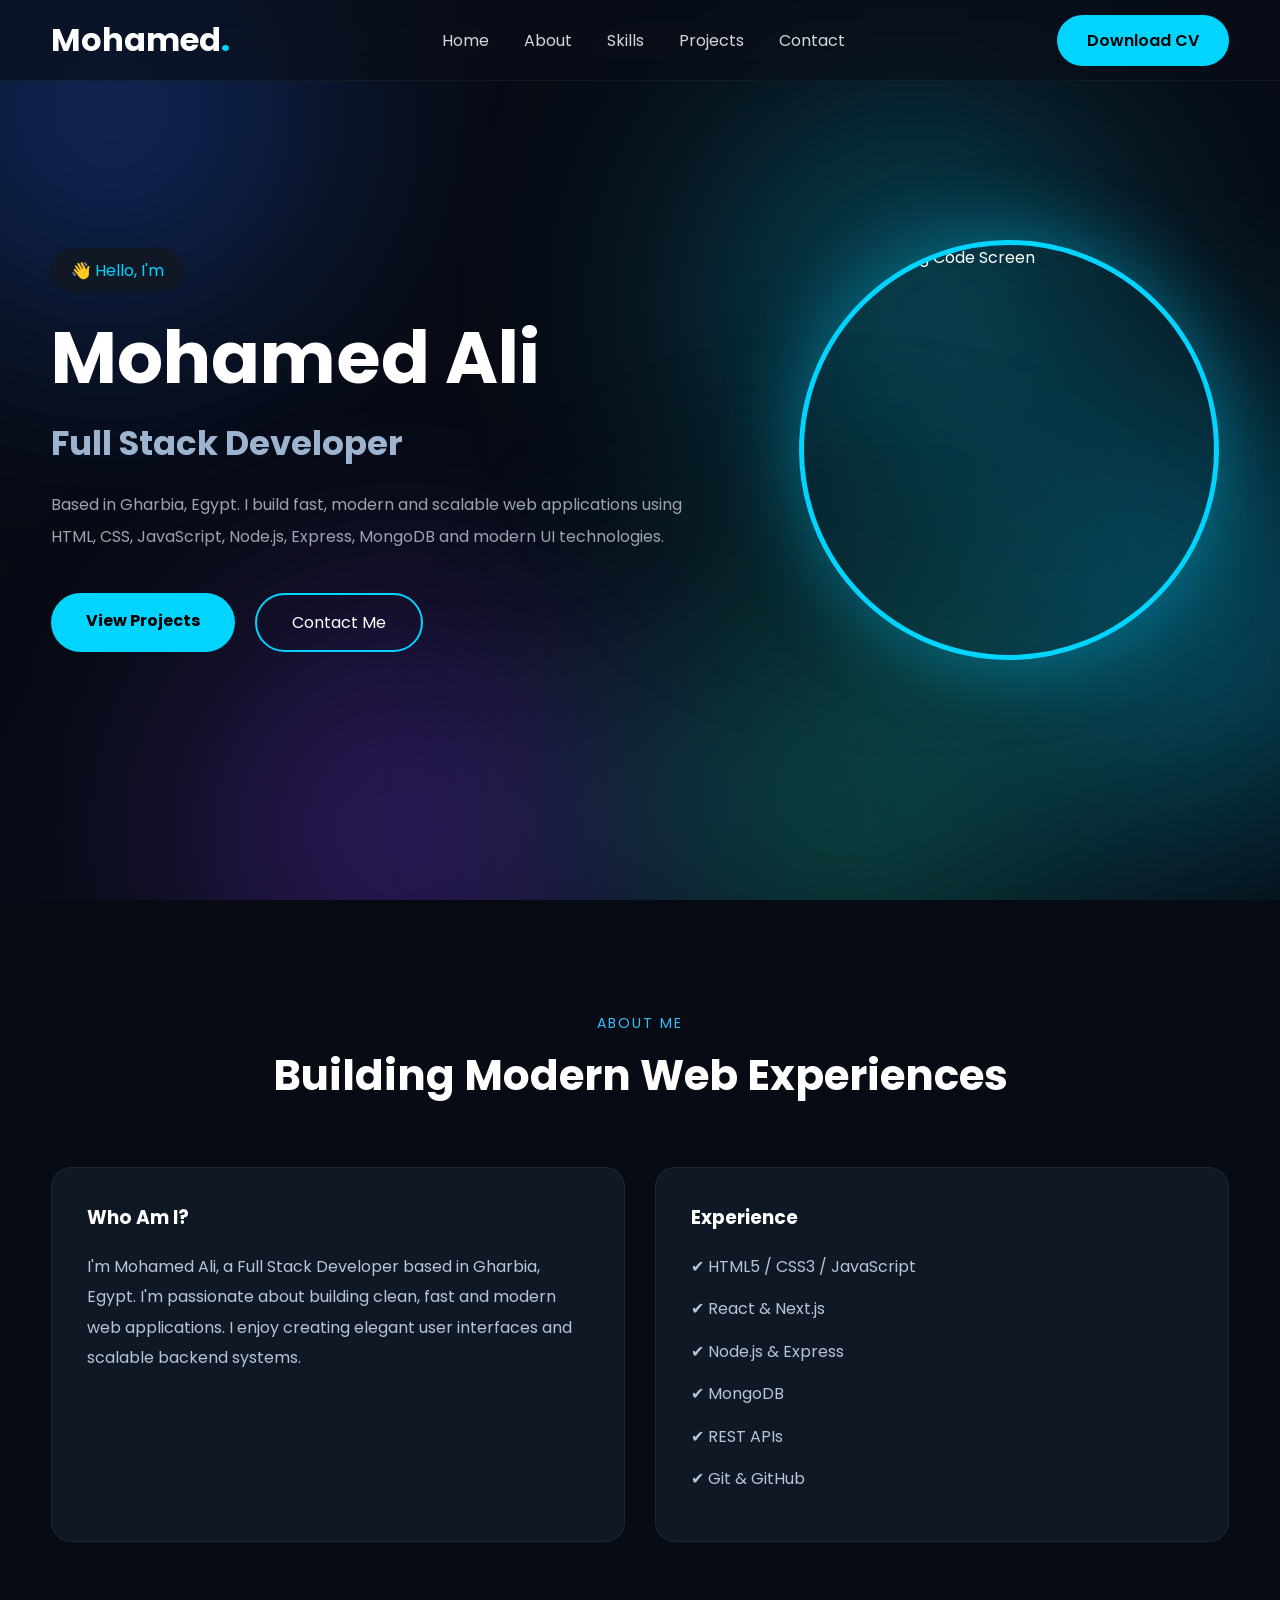
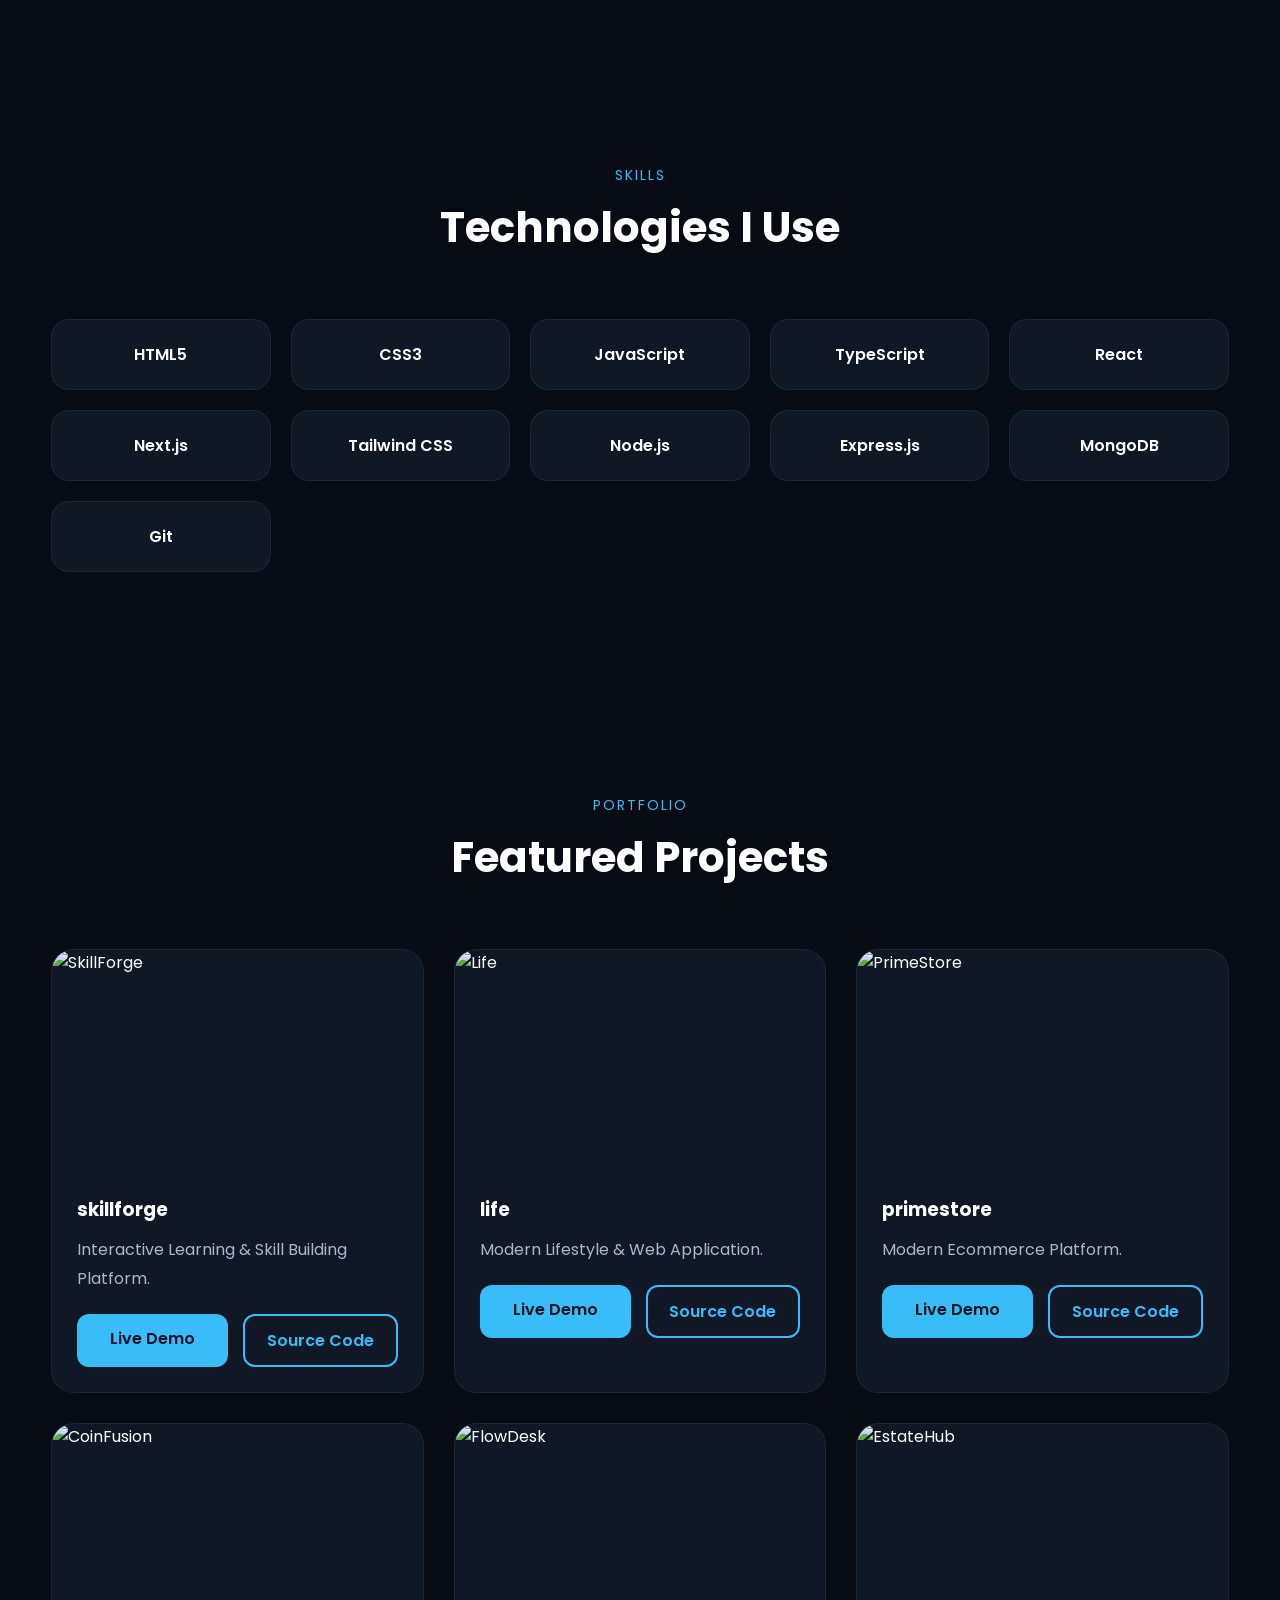
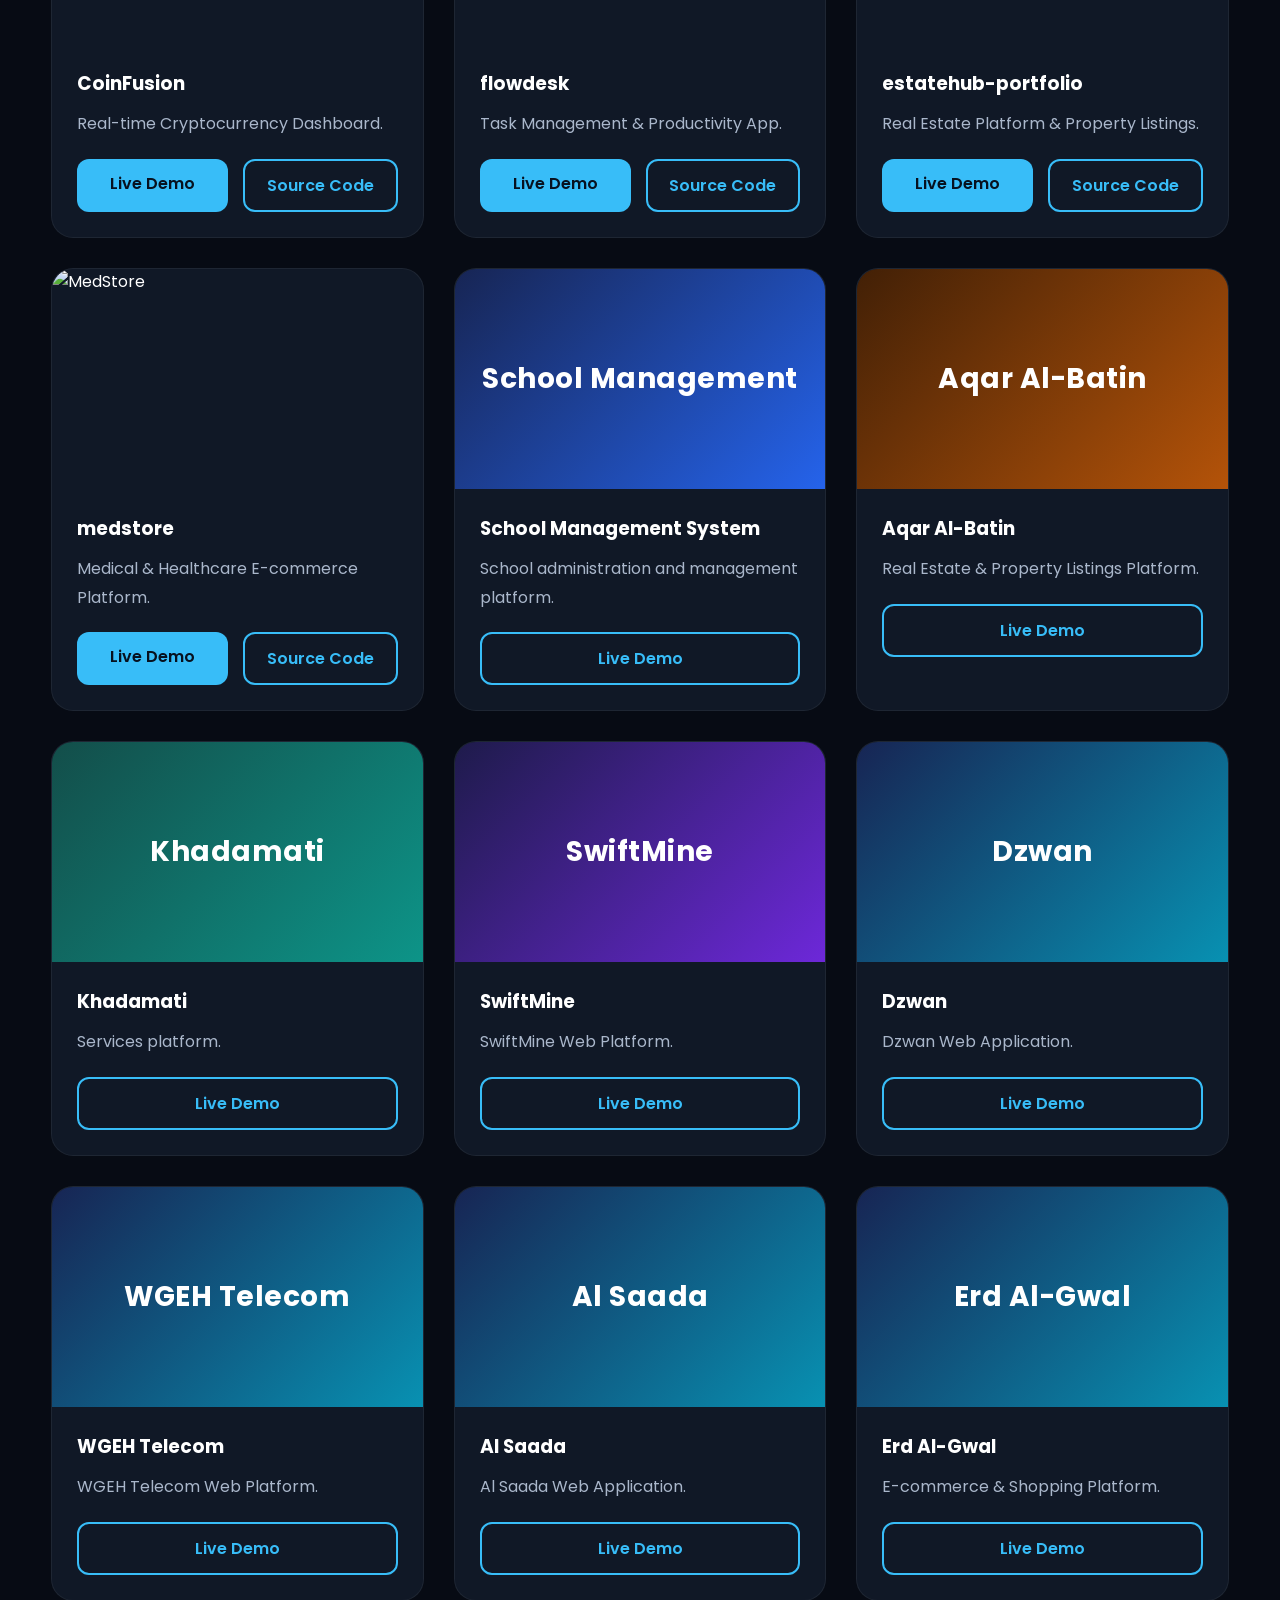
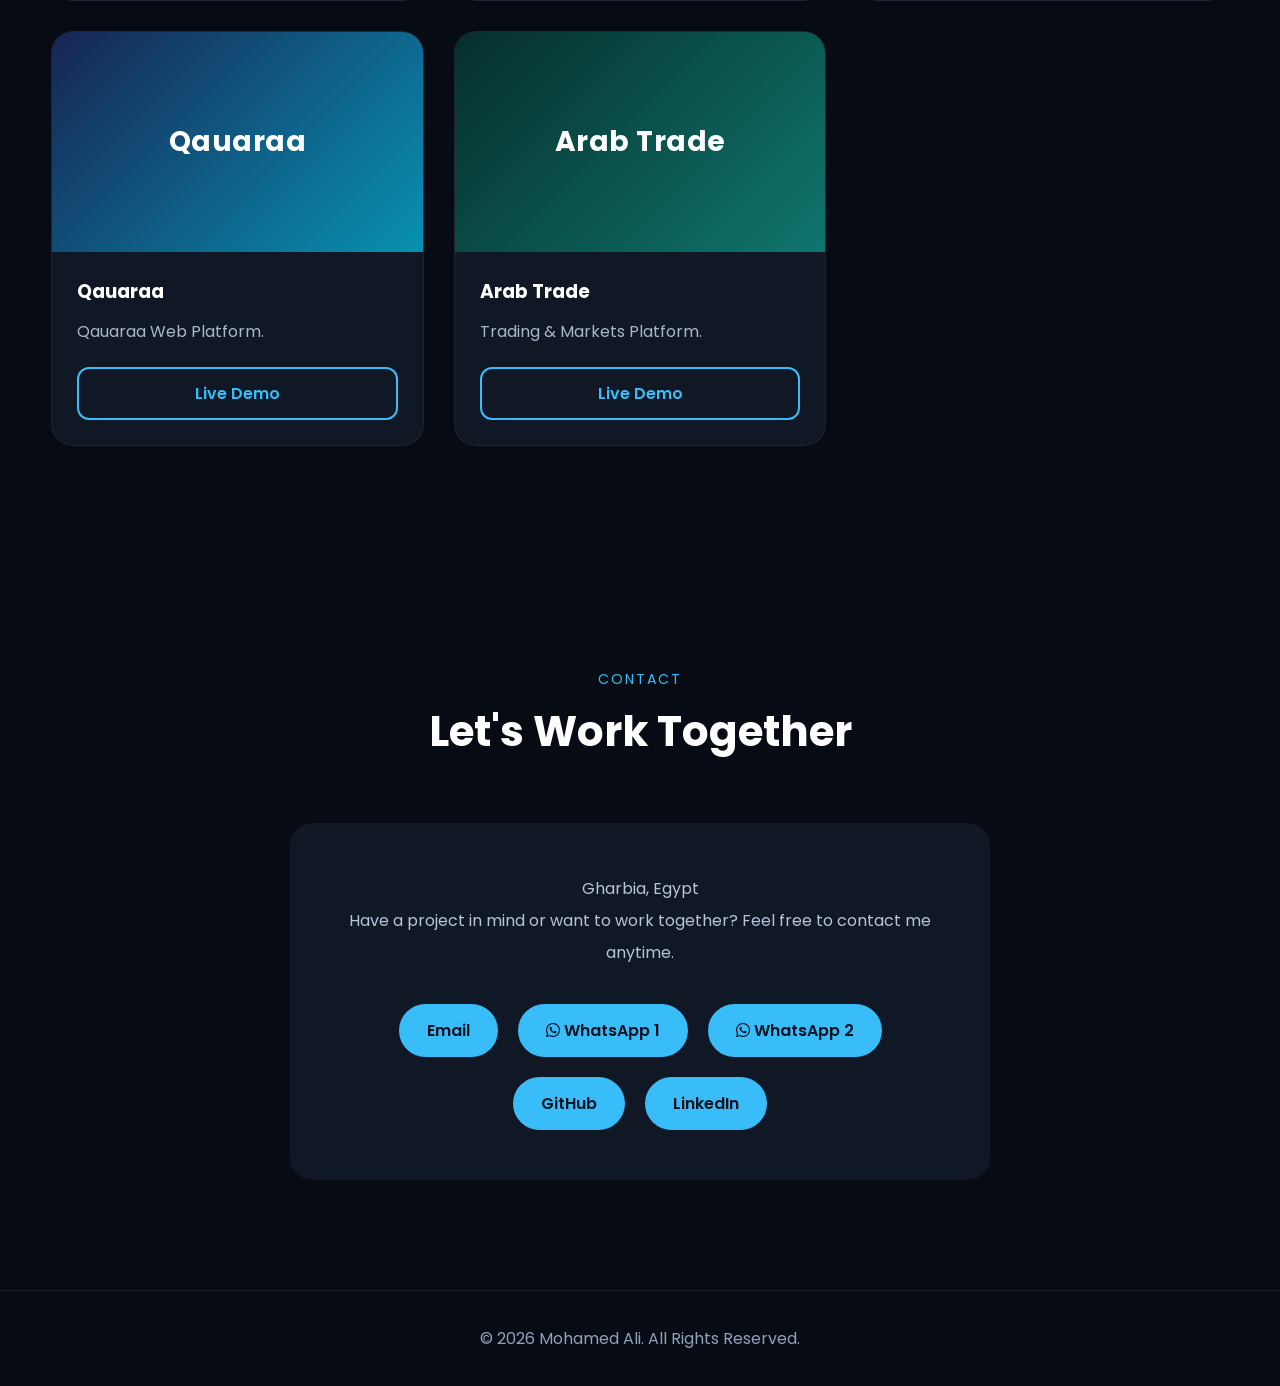
==== index.html @ b8f3117f "Add Qauaraa project to portfolio" ====
<!DOCTYPE html>
<html lang="en">

<head>
    <meta charset="UTF-8">
    <meta name="viewport" content="width=device-width, initial-scale=1.0">

    <title>Mohamed Ali | Full Stack Developer</title>

    <meta name="description"
        content="Professional Full Stack Developer Portfolio">

    <link rel="stylesheet" href="style.css">

    <link rel="preconnect" href="https://fonts.googleapis.com">
    <link rel="preconnect" href="https://fonts.gstatic.com" crossorigin>

    <link href="https://fonts.googleapis.com/css2?family=Poppins:wght@300;400;500;600;700;800&display=swap"
        rel="stylesheet">
    
    <!-- FontAwesome Icons for WhatsApp -->
    <link rel="stylesheet" href="https://cdnjs.cloudflare.com/ajax/libs/font-awesome/6.4.0/css/all.min.css">
</head>

<body>

    <!-- Background -->

    <div class="background">

        <span></span>
        <span></span>
        <span></span>
        <span></span>
        <span></span>

    </div>

    <!-- Navbar -->

    <header>

        <nav class="container">

            <a href="#" class="logo">

                Mohamed<span>.</span>

            </a>

            <ul class="nav-links">

                <li><a href="#home">Home</a></li>

                <li><a href="#about">About</a></li>

                <li><a href="#skills">Skills</a></li>

                <li><a href="#projects">Projects</a></li>

                <li><a href="#contact">Contact</a></li>

            </ul>

            <a href="https://drive.google.com/uc?export=download&id=17DYmRNkF02aDOUd_krasisZq_wn8EI8r" class="hire-btn" target="_blank">

                Download CV

            </a>

        </nav>

    </header>

    <!-- Hero -->

    <section id="home" class="hero">

        <div class="container hero-grid">

            <div class="hero-left">

                <span class="tag">

                    👋 Hello, I'm

                </span>

                <h1>

                    Mohamed Ali

                </h1>

                <h2>

                    Full Stack Developer

                </h2>

                <p>

                    Based in Gharbia, Egypt. I build fast, modern and scalable web applications
                    using HTML, CSS, JavaScript, Node.js, Express,
                    MongoDB and modern UI technologies.

                </p>

                <div class="hero-buttons">

                    <a href="#projects" class="btn">

                        View Projects

                    </a>

                    <a href="#contact" class="btn-outline">

                        Contact Me

                    </a>

                </div>

            </div>

            <div class="hero-right">

                <div class="hero-image">

                    <img
                        src="https://images.unsplash.com/photo-1555066931-4365d14bab8c?w=700"
                        alt="Programming Code Screen">

                </div>

            </div>

        </div>

    </section>

    <!-- ================= About ================= -->

    <section id="about" class="about">

        <div class="container">

            <div class="section-title">
                <span>About Me</span>
                <h2>Building Modern Web Experiences</h2>
            </div>

            <div class="about-grid">

                <div class="about-card">

                    <h3>Who Am I?</h3>

                    <p>
                        I'm Mohamed Ali, a Full Stack Developer based in Gharbia, Egypt. I'm passionate
                        about building clean, fast and modern web applications.
                        I enjoy creating elegant user interfaces and scalable
                        backend systems.
                    </p>

                </div>

                <div class="about-card">

                    <h3>Experience</h3>

                    <ul>

                        <li>✔ HTML5 / CSS3 / JavaScript</li>
                        <li>✔ React & Next.js</li>
                        <li>✔ Node.js & Express</li>
                        <li>✔ MongoDB</li>
                        <li>✔ REST APIs</li>
                        <li>✔ Git & GitHub</li>

                    </ul>

                </div>

            </div>

        </div>

    </section>

    <!-- ================= Skills ================= -->

    <section id="skills" class="skills">

        <div class="container">

            <div class="section-title">

                <span>Skills</span>

                <h2>Technologies I Use</h2>

            </div>

            <div class="skills-grid">

                <div class="skill-box">HTML5</div>
                <div class="skill-box">CSS3</div>
                <div class="skill-box">JavaScript</div>
                <div class="skill-box">TypeScript</div>
                <div class="skill-box">React</div>
                <div class="skill-box">Next.js</div>
                <div class="skill-box">Tailwind CSS</div>
                <div class="skill-box">Node.js</div>
                <div class="skill-box">Express.js</div>
                <div class="skill-box">MongoDB</div>
                <div class="skill-box">Git</div>

            </div>

        </div>

    </section>

    <!-- ================= Projects ================= -->

    <section id="projects" class="projects">

        <div class="container">

            <div class="section-title">

                <span>Portfolio</span>

                <h2>Featured Projects</h2>

            </div>

            <div class="projects-grid">

                <!--Portfolio 1 SkillForge – Interactive Online Learning & Course Platform -->
                <div class="project-card">
                    <img src="https://i.postimg.cc/Vv2tnZhk/Screenshot-1078.png" alt="SkillForge">
                    <div class="project-info">
                        <h3>skillforge</h3>
                        <p>Interactive Learning & Skill Building Platform.</p>
                        <div class="project-links">
                            <a href="https://skillforge-htbt.vercel.app/" target="_blank">Live Demo</a>
                            <a href="https://github.com/ffgg35646-ops/skillforge" target="_blank">Source Code</a>
                        </div>
                    </div>
                </div>

                <!--  Portfolio 2 Life – Modern Lifestyle & Web Application -->
                <div class="project-card">
                    <img src="https://i.postimg.cc/XvZpckw8/Screenshot-1077.png" alt="Life">
                    <div class="project-info">
                        <h3>life</h3>
                        <p>Modern Lifestyle & Web Application.</p>
                        <div class="project-links">
                            <a href="https://life-cyrb.vercel.app/" target="_blank">Live Demo</a>
                            <a href="https://github.com/ffgg35646-ops/life" target="_blank">Source Code</a>
                        </div>
                    </div>
                </div>

                <!--Portfolio 3  PrimeStore – Full-Stack E-Commerce Platform -->
                <div class="project-card">
                    <img src="https://i.postimg.cc/W1y43qQb/Screenshot-1076.png" alt="PrimeStore">
                    <div class="project-info">
                        <h3>primestore</h3>
                        <p>Modern Ecommerce Platform.</p>
                        <div class="project-links">
                            <a href="https://primestore-alpha.vercel.app/" target="_blank">Live Demo</a>
                            <a href="https://github.com/ffgg35646-ops/primestore" target="_blank">Source Code</a>
                        </div>
                    </div>
                </div>

                <!--Portfolio 4 CoinFusion – Real-Time Cryptocurrency Tracking Dashboard -->
                <div class="project-card">
                    <img src="https://i.postimg.cc/6q6KzBDn/Screenshot-1075.png" alt="CoinFusion">
                    <div class="project-info">
                        <h3>CoinFusion</h3>
                        <p>Real-time Cryptocurrency Dashboard.</p>
                        <div class="project-links">
                            <a href="https://coin-fusion-tryu.vercel.app/trade" target="_blank">Live Demo</a>
                            <a href="https://github.com/ffgg35646-ops/CoinFusion" target="_blank">Source Code</a>
                        </div>
                    </div>
                </div>

                <!--Portfolio 5 FlowDesk – Project & Task Management Dashboard -->
                <div class="project-card">
                    <img src="https://i.postimg.cc/vBbwHQ8j/Screenshot-1074.png" alt="FlowDesk">
                    <div class="project-info">
                        <h3>flowdesk</h3>
                        <p>Task Management & Productivity App.</p>
                        <div class="project-links">
                            <a href="https://flowdesk-z7jj.vercel.app/" target="_blank">Live Demo</a>
                            <a href="https://github.com/ffgg35646-ops/flowdesk" target="_blank">Source Code</a>
                        </div>
                    </div>
                </div>

                <!--  Portfolio6 EstateHub – Real Estate & Property Listings Platform-->
                <div class="project-card">
                    <img src="https://i.postimg.cc/76mdH0WQ/Screenshot-1073.png" alt="EstateHub">
                    <div class="project-info">
                        <h3>estatehub-portfolio</h3>
                        <p>Real Estate Platform & Property Listings.</p>
                        <div class="project-links">
                            <a href="https://estatehub-portfolio-okmq.vercel.app/" target="_blank">Live Demo</a>
                            <a href="https://github.com/ffgg35646-ops/estatehub-portfolio" target="_blank">Source Code</a>
                        </div>
                    </div>
                </div>

                <!-- Portfolio7 MedStore – Healthcare & Medical E-Commerce Platform -->
                <div class="project-card">
                    <img src="https://i.postimg.cc/HsfKkp6m/Screenshot-1072.png" alt="MedStore">
                    <div class="project-info">
                        <h3>medstore</h3>
                        <p>Medical & Healthcare E-commerce Platform.</p>
                        <div class="project-links">
                            <a href="https://medstore-tmcm-amber.vercel.app/" target="_blank">Live Demo</a>
                            <a href="https://github.com/ffgg35646-ops/medstore" target="_blank">Source Code</a>
                        </div>
                    </div>
                </div>


                <!-- Portfolio 8 School Management System -->
                <div class="project-card">
                    <div class="project-placeholder school-cover"><span>School Management</span></div>
                    <div class="project-info">
                        <h3>School Management System</h3>
                        <p>School administration and management platform.</p>
                        <div class="project-links">
                            <a href="https://ww-zeta-one.vercel.app/" target="_blank" rel="noopener noreferrer">Live Demo</a>
                        </div>
                    </div>
                </div>

                <!-- Portfolio 9 Aqar Al-Batin -->
                <div class="project-card">
                    <div class="project-placeholder aqar-cover"><span>Aqar Al-Batin</span></div>
                    <div class="project-info">
                        <h3>Aqar Al-Batin</h3>
                        <p>Real Estate & Property Listings Platform.</p>
                        <div class="project-links">
                            <a href="https://new2-blue-gamma.vercel.app/" target="_blank" rel="noopener noreferrer">Live Demo</a>
                        </div>
                    </div>
                </div>

                <!-- Portfolio 10 Khadamati -->
                <div class="project-card">
                    <div class="project-placeholder khadamati-cover"><span>Khadamati</span></div>
                    <div class="project-info">
                        <h3>Khadamati</h3>
                        <p>Services platform.</p>
                        <div class="project-links">
                            <a href="https://333-sooty.vercel.app/" target="_blank" rel="noopener noreferrer">Live Demo</a>
                        </div>
                    </div>
                </div>

                <!-- Portfolio 11 SwiftMine -->
                <div class="project-card">
                    <div class="project-placeholder swiftmine-cover"><span>SwiftMine</span></div>
                    <div class="project-info">
                        <h3>SwiftMine</h3>
                        <p>SwiftMine Web Platform.</p>
                        <div class="project-links">
                            <a href="https://swiftmine.vercel.app/" target="_blank" rel="noopener noreferrer">Live Demo</a>
                        </div>
                    </div>
                </div>

                <!-- Portfolio 13 Dzwan -->
                <div class="project-card">
                    <div class="project-placeholder"><span>Dzwan</span></div>
                    <div class="project-info">
                        <h3>Dzwan</h3>
                        <p>Dzwan Web Application.</p>
                        <div class="project-links">
                            <a href="https://dzwan-olive.vercel.app/" target="_blank" rel="noopener noreferrer">Live Demo</a>
                        </div>
                    </div>
                </div>

                <!-- Portfolio 14 Wgeh Telecom -->
                <div class="project-card">
                    <div class="project-placeholder"><span>WGEH Telecom</span></div>
                    <div class="project-info">
                        <h3>WGEH Telecom</h3>
                        <p>WGEH Telecom Web Platform.</p>
                        <div class="project-links">
                            <a href="https://wgeh-tele.com/" target="_blank" rel="noopener noreferrer">Live Demo</a>
                        </div>
                    </div>
                </div>

                <!-- Portfolio 15 Al Saada -->
                <div class="project-card">
                    <div class="project-placeholder"><span>Al Saada</span></div>
                    <div class="project-info">
                        <h3>Al Saada</h3>
                        <p>Al Saada Web Application.</p>
                        <div class="project-links">
                            <a href="https://wew-udkm.vercel.app/" target="_blank" rel="noopener noreferrer">Live Demo</a>
                        </div>
                    </div>
                </div>

                <!-- Portfolio 16 Erd Al-Gwal -->
                <div class="project-card">
                    <div class="project-placeholder"><span>Erd Al-Gwal</span></div>
                    <div class="project-info">
                        <h3>Erd Al-Gwal</h3>
                        <p>E-commerce & Shopping Platform.</p>
                        <div class="project-links">
                            <a href="https://erd-algwal-djl8.vercel.app/" target="_blank" rel="noopener noreferrer">Live Demo</a>
                        </div>
                    </div>
                </div>

                <!-- Portfolio 17 Qauaraa -->
                <div class="project-card">
                    <div class="project-placeholder"><span>Qauaraa</span></div>
                    <div class="project-info">
                        <h3>Qauaraa</h3>
                        <p>Qauaraa Web Platform.</p>
                        <div class="project-links">
                            <a href="https://www.qauaraa.com/" target="_blank" rel="noopener noreferrer">Live Demo</a>
                        </div>
                    </div>
                </div>

                <!-- Portfolio 12 Arab Trade -->
                <div class="project-card">
                    <div class="project-placeholder arabtrade-cover"><span>Arab Trade</span></div>
                    <div class="project-info">
                        <h3>Arab Trade</h3>
                        <p>Trading & Markets Platform.</p>
                        <div class="project-links">
                            <a href="https://arab-trade-three.vercel.app/" target="_blank" rel="noopener noreferrer">Live Demo</a>
                        </div>
                    </div>
                </div>

            </div>

        </div>

    </section>

    <!-- Contact -->

    <section id="contact" class="contact">

        <div class="container">

            <div class="section-title">

                <span>Contact</span>

                <h2>Let's Work Together</h2>

            </div>

            <div class="contact-box">

                <p>
                    Gharbia, Egypt<br>
                    Have a project in mind or want to work together?
                    Feel free to contact me anytime.
                </p>

                <div class="contact-links">

                    <a href="mailto:gjjfd435@gmail.com">Email</a>

                    <a href="https://wa.me/201090466376" target="_blank"><i class="fab fa-whatsapp"></i> WhatsApp 1</a>

                    <a href="https://wa.me/201061279685" target="_blank"><i class="fab fa-whatsapp"></i> WhatsApp 2</a>

                    <a href="https://github.com/ffgg35646-ops" target="_blank">GitHub</a>

                    <a href="https://www.linkedin.com/in/mohamed-ali-953416418/" target="_blank">LinkedIn</a>

                </div>

            </div>

        </div>

    </section>

    <!-- Footer -->

    <footer>

        <div class="container">

            <p>

                © 2026 Mohamed Ali.
                All Rights Reserved.

            </p>

        </div>

    </footer>

    <script src="script.js"></script>

</body>

</html>
---- style.css ----
/* =====================================================
   RESET
===================================================== */

*{
    margin:0;
    padding:0;
    box-sizing:border-box;
}

html{
    scroll-behavior:smooth;
}

body{
    font-family:'Poppins',sans-serif;
    background:#070b14;
    color:#fff;
    overflow-x:hidden;
}

img{
    max-width:100%;
    display:block;
}

a{
    text-decoration:none;
    color:inherit;
}

ul{
    list-style:none;
}

.container{
    width:min(1180px,92%);
    margin:auto;
}

section{
    padding:110px 0;
}

/* =====================================================
   BACKGROUND
===================================================== */

.background{

    position:fixed;
    inset:0;

    z-index:-1;

    overflow:hidden;

}

.background span{

    position:absolute;

    width:420px;
    height:420px;

    border-radius:50%;

    filter:blur(120px);

    animation:float 18s infinite ease-in-out;

}

.background span:nth-child(1){
    background:#2563eb55;
    top:-100px;
    left:-100px;
}

.background span:nth-child(2){
    background:#00d4ff55;
    top:45%;
    right:-120px;
}

.background span:nth-child(3){
    background:#7c3aed55;
    bottom:-140px;
    left:15%;
}

.background span:nth-child(4){
    background:#06b6d455;
    top:10%;
    left:55%;
}

.background span:nth-child(5){
    background:#14b8a655;
    bottom:-100px;
    right:18%;
}

@keyframes float{

    0%{

        transform:translate(0,0) scale(1);

    }

    50%{

        transform:translate(60px,-80px) scale(1.2);

    }

    100%{

        transform:translate(0,0) scale(1);

    }

}

/* =====================================================
   HEADER
===================================================== */

header{

    position:fixed;

    width:100%;

    top:0;

    left:0;

    z-index:999;

    backdrop-filter:blur(16px);

    background:rgba(10,15,25,.65);

    border-bottom:1px solid rgba(255,255,255,.05);

}

header .container{

    height:80px;

    display:flex;

    align-items:center;

    justify-content:space-between;

}

.logo{

    font-size:32px;

    font-weight:700;

}

.logo span{

    color:#00d4ff;

}

.nav-links{

    display:flex;

    gap:35px;

}

.nav-links a{

    transition:.3s;

    color:#d6d6d6;

}

.nav-links a:hover{

    color:#00d4ff;

}

.hire-btn{

    background:#00d4ff;

    color:#000;

    padding:13px 30px;

    border-radius:40px;

    font-weight:600;

    transition:.35s;

}

.hire-btn:hover{

    transform:translateY(-4px);

}

/* =====================================================
   HERO
===================================================== */

.hero{

    min-height:100vh;

    display:flex;

    align-items:center;

}

.hero-grid{

    display:grid;

    grid-template-columns:1fr 430px;

    gap:70px;

    align-items:center;

}

.tag{

    display:inline-block;

    padding:10px 20px;

    border-radius:30px;

    background:#101826;

    color:#00d4ff;

    margin-bottom:25px;

}

.hero h1{

    font-size:72px;

    line-height:1.1;

}

.hero h2{

    margin:20px 0;

    font-size:34px;

    color:#9db4d1;

}

.hero p{

    color:#9ca3af;

    line-height:2;

    max-width:650px;

}

.hero-buttons{

    display:flex;

    gap:20px;

    margin-top:40px;

}

.btn{

    background:#00d4ff;

    color:#000;

    padding:15px 35px;

    border-radius:40px;

    font-weight:700;

    transition:.35s;

}

.btn:hover{

    transform:translateY(-6px);

}

.btn-outline{

    border:2px solid #00d4ff;

    color:#fff;

    padding:15px 35px;

    border-radius:40px;

    transition:.35s;

}

.btn-outline:hover{

    background:#00d4ff;

    color:#000;

}

.hero-image{

    width:420px;

    height:420px;

    border-radius:50%;

    overflow:hidden;

    border:5px solid #00d4ff;

    box-shadow:0 0 80px rgba(0,212,255,.4);

}

.hero-image img{

    width:100%;

    height:100%;

    object-fit:cover;

}

/* =====================================================
   ABOUT
===================================================== */

.section-title{
    text-align:center;
    margin-bottom:60px;
}

.section-title span{
    display:inline-block;
    color:#38bdf8;
    font-size:14px;
    text-transform:uppercase;
    letter-spacing:2px;
    margin-bottom:10px;
}

.section-title h2{
    font-size:42px;
    font-weight:700;
}

.about-grid{
    display:grid;
    grid-template-columns:repeat(2,1fr);
    gap:30px;
}

.about-card{
    background:#101826;
    border:1px solid rgba(255,255,255,.06);
    border-radius:20px;
    padding:35px;
    transition:.35s;
}

.about-card:hover{
    transform:translateY(-8px);
    border-color:#38bdf8;
}

.about-card h3{
    margin-bottom:20px;
}

.about-card p,
.about-card li{
    color:#b7c3d7;
    line-height:1.9;
}

.about-card li{
    margin-bottom:12px;
}

/* =====================================================
   SKILLS
===================================================== */

.skills-grid{
    display:grid;
    grid-template-columns:repeat(auto-fit,minmax(180px,1fr));
    gap:20px;
}

.skill-box{
    background:#101826;
    border:1px solid rgba(255,255,255,.06);
    border-radius:18px;
    padding:22px;
    text-align:center;
    font-weight:600;
    transition:.3s;
}

.skill-box:hover{
    background:#38bdf8;
    color:#07111f;
    transform:translateY(-6px);
}

/* =====================================================
   PROJECTS
===================================================== */

.projects-grid{
    display:grid;
    grid-template-columns:repeat(auto-fit,minmax(330px,1fr));
    gap:30px;
}

.project-card{
    background:#101826;
    border-radius:22px;
    overflow:hidden;
    border:1px solid rgba(255,255,255,.06);
    transition:.35s;
}

.project-card:hover{
    transform:translateY(-10px);
    box-shadow:0 20px 40px rgba(0,0,0,.35);
}

.project-card img{
    width:100%;
    height:220px;
    object-fit:cover;
}

.project-info{
    padding:25px;
}

.project-info h3{
    margin-bottom:12px;
}

.project-info p{
    color:#aab7cb;
    line-height:1.8;
    margin-bottom:20px;
}

.project-links{
    display:flex;
    gap:15px;
}

.project-links a{
    flex:1;
    text-align:center;
    padding:12px;
    border-radius:12px;
    background:#38bdf8;
    color:#07111f;
    font-weight:600;
    transition:.3s;
}

.project-links a:last-child{
    background:transparent;
    color:#38bdf8;
    border:2px solid #38bdf8;
}

.project-links a:hover{
    transform:translateY(-4px);
}

/* Project cover placeholders for newly added projects */
.project-placeholder{
    width:100%;
    height:220px;
    display:flex;
    align-items:center;
    justify-content:center;
    padding:24px;
    text-align:center;
    font-size:28px;
    font-weight:700;
    letter-spacing:.5px;
    color:#fff;
    background:linear-gradient(135deg,#172554,#0891b2);
}
.school-cover{background:linear-gradient(135deg,#172554,#2563eb);}
.aqar-cover{background:linear-gradient(135deg,#422006,#b45309);}
.khadamati-cover{background:linear-gradient(135deg,#134e4a,#0d9488);}
.swiftmine-cover{background:linear-gradient(135deg,#1e1b4b,#6d28d9);}
.arabtrade-cover{background:linear-gradient(135deg,#062e2b,#0f766e);}

/* =====================================================
   CONTACT
===================================================== */

.contact-box{
    max-width:700px;
    margin:auto;
    background:#101826;
    border-radius:22px;
    padding:50px;
    text-align:center;
}

.contact-box p{
    color:#b7c3d7;
    line-height:2;
    margin-bottom:35px;
}

.contact-links{
    display:flex;
    justify-content:center;
    flex-wrap:wrap;
    gap:20px;
}

.contact-links a{
    padding:14px 28px;
    border-radius:40px;
    background:#38bdf8;
    color:#07111f;
    font-weight:600;
    transition:.3s;
}

.contact-links a:hover{
    transform:translateY(-5px);
}

/* =====================================================
   FOOTER
===================================================== */

footer{
    padding:35px 0;
    border-top:1px solid rgba(255,255,255,.08);
    text-align:center;
}

footer p{
    color:#8fa2bb;
}

/* =====================================================
   RESPONSIVE
===================================================== */

@media (max-width:991px){

    .hero-grid,
    .about-grid{
        grid-template-columns:1fr;
    }

    .hero{
        padding-top:120px;
        text-align:center;
    }

    .hero-buttons{
        justify-content:center;
    }

    .hero-image{
        width:320px;
        height:320px;
        margin:40px auto 0;
    }

    .nav-links{
        display:none;
    }

}

@media (max-width:768px){

    .hero h1{
        font-size:48px;
    }

    .hero h2{
        font-size:26px;
    }

    .section-title h2{
        font-size:32px;
    }

    .contact-box{
        padding:30px 20px;
    }

}
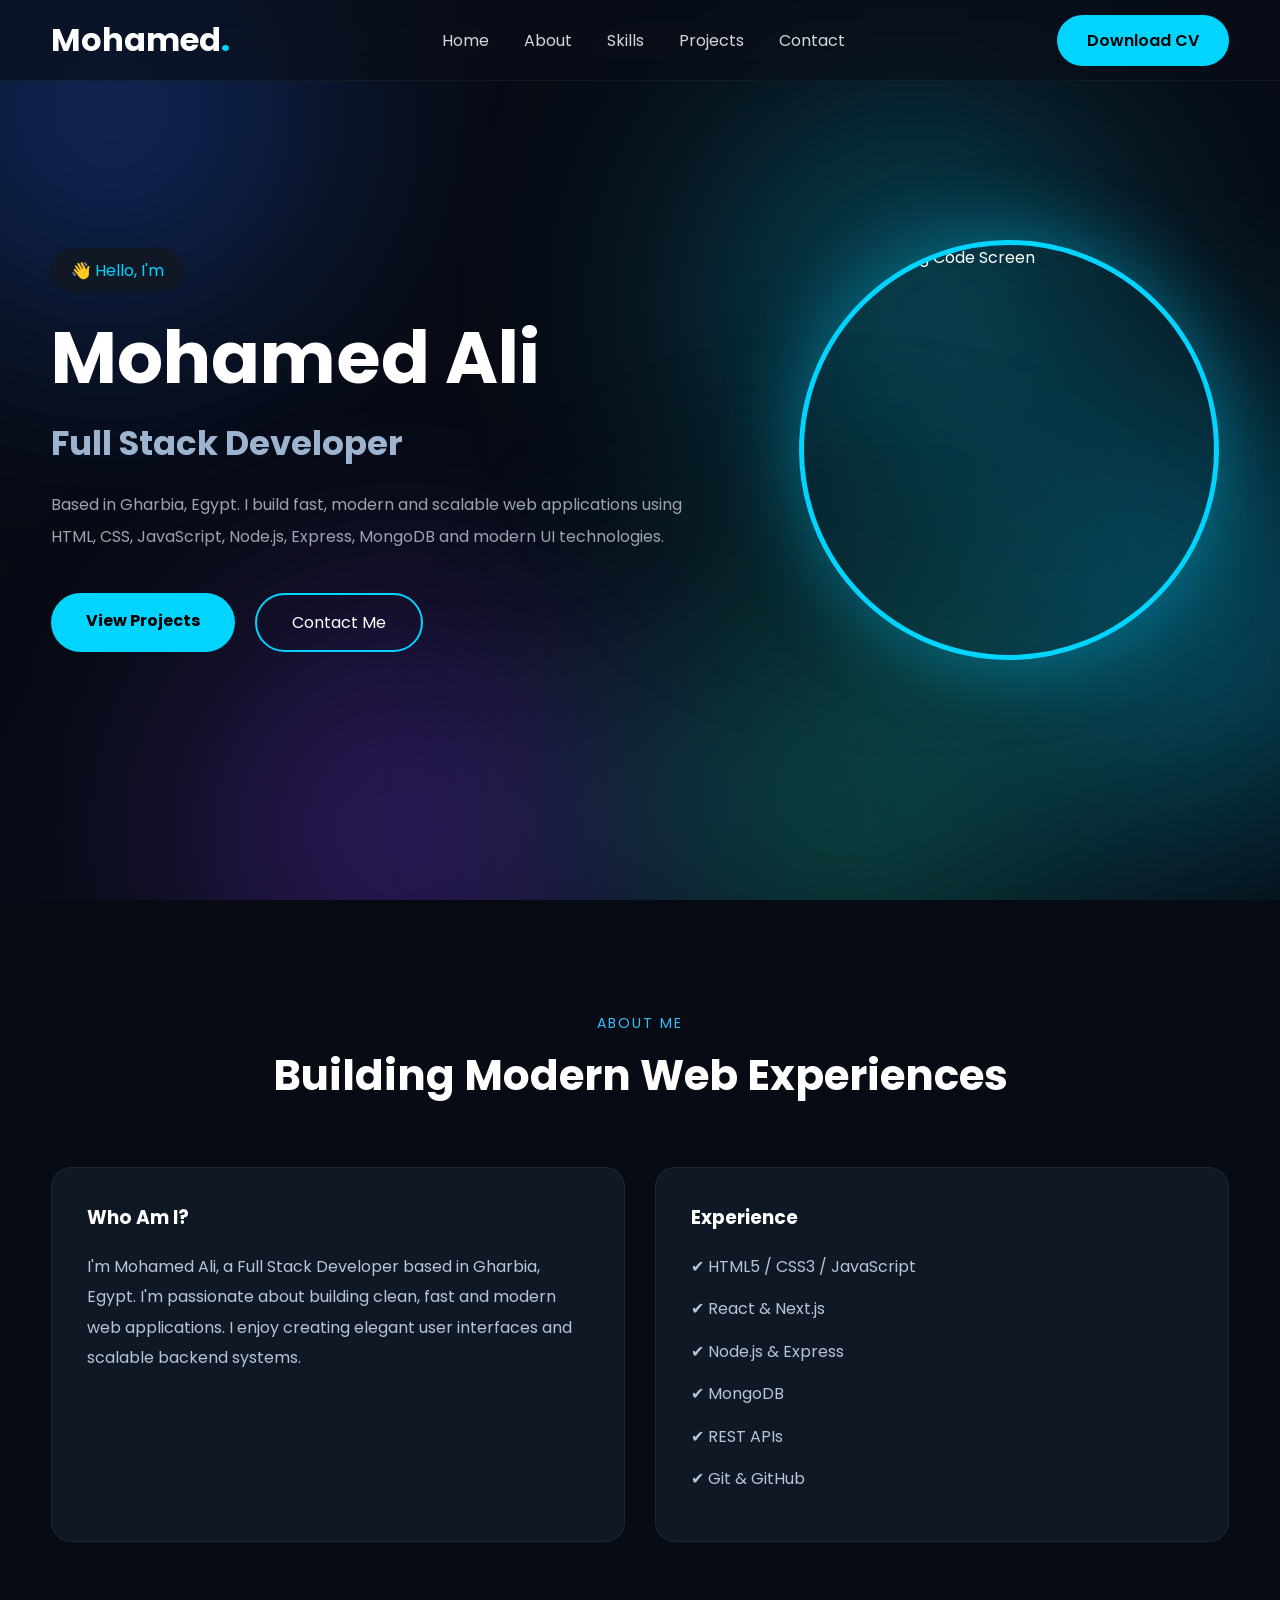
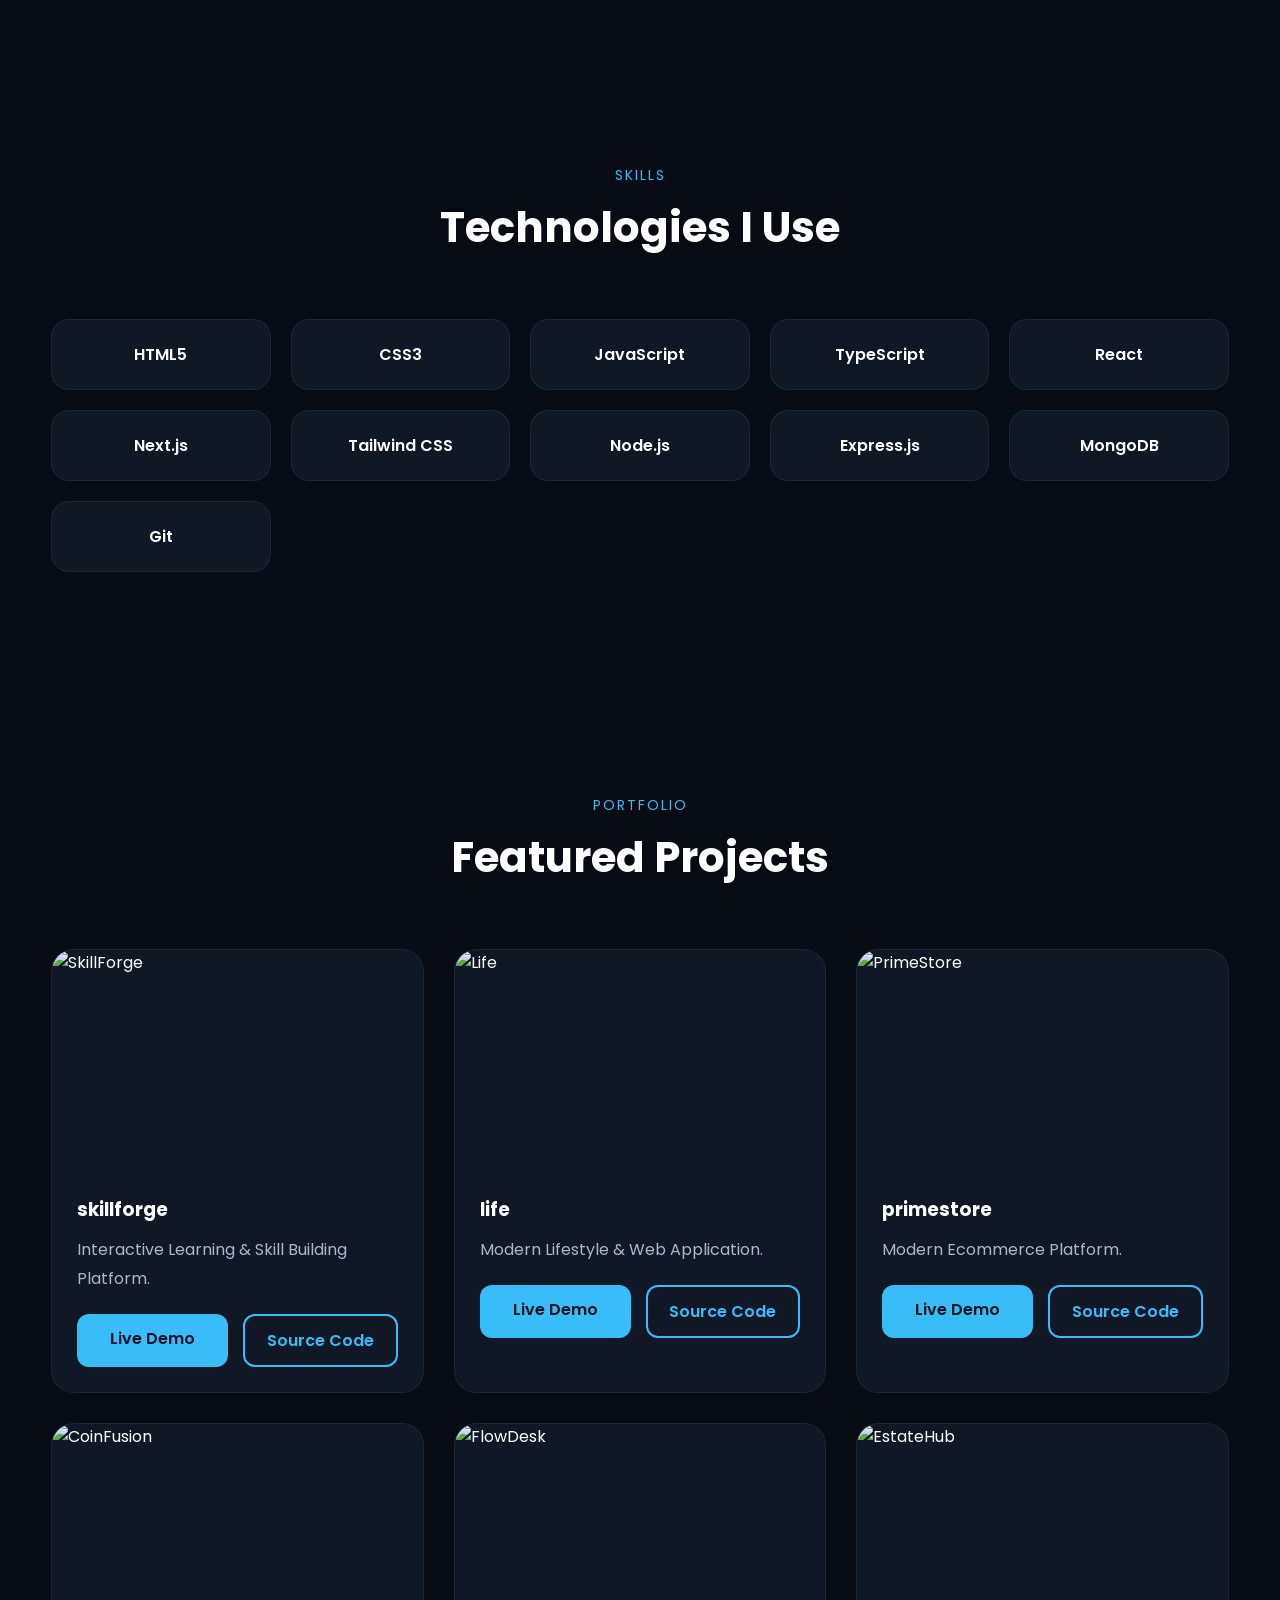
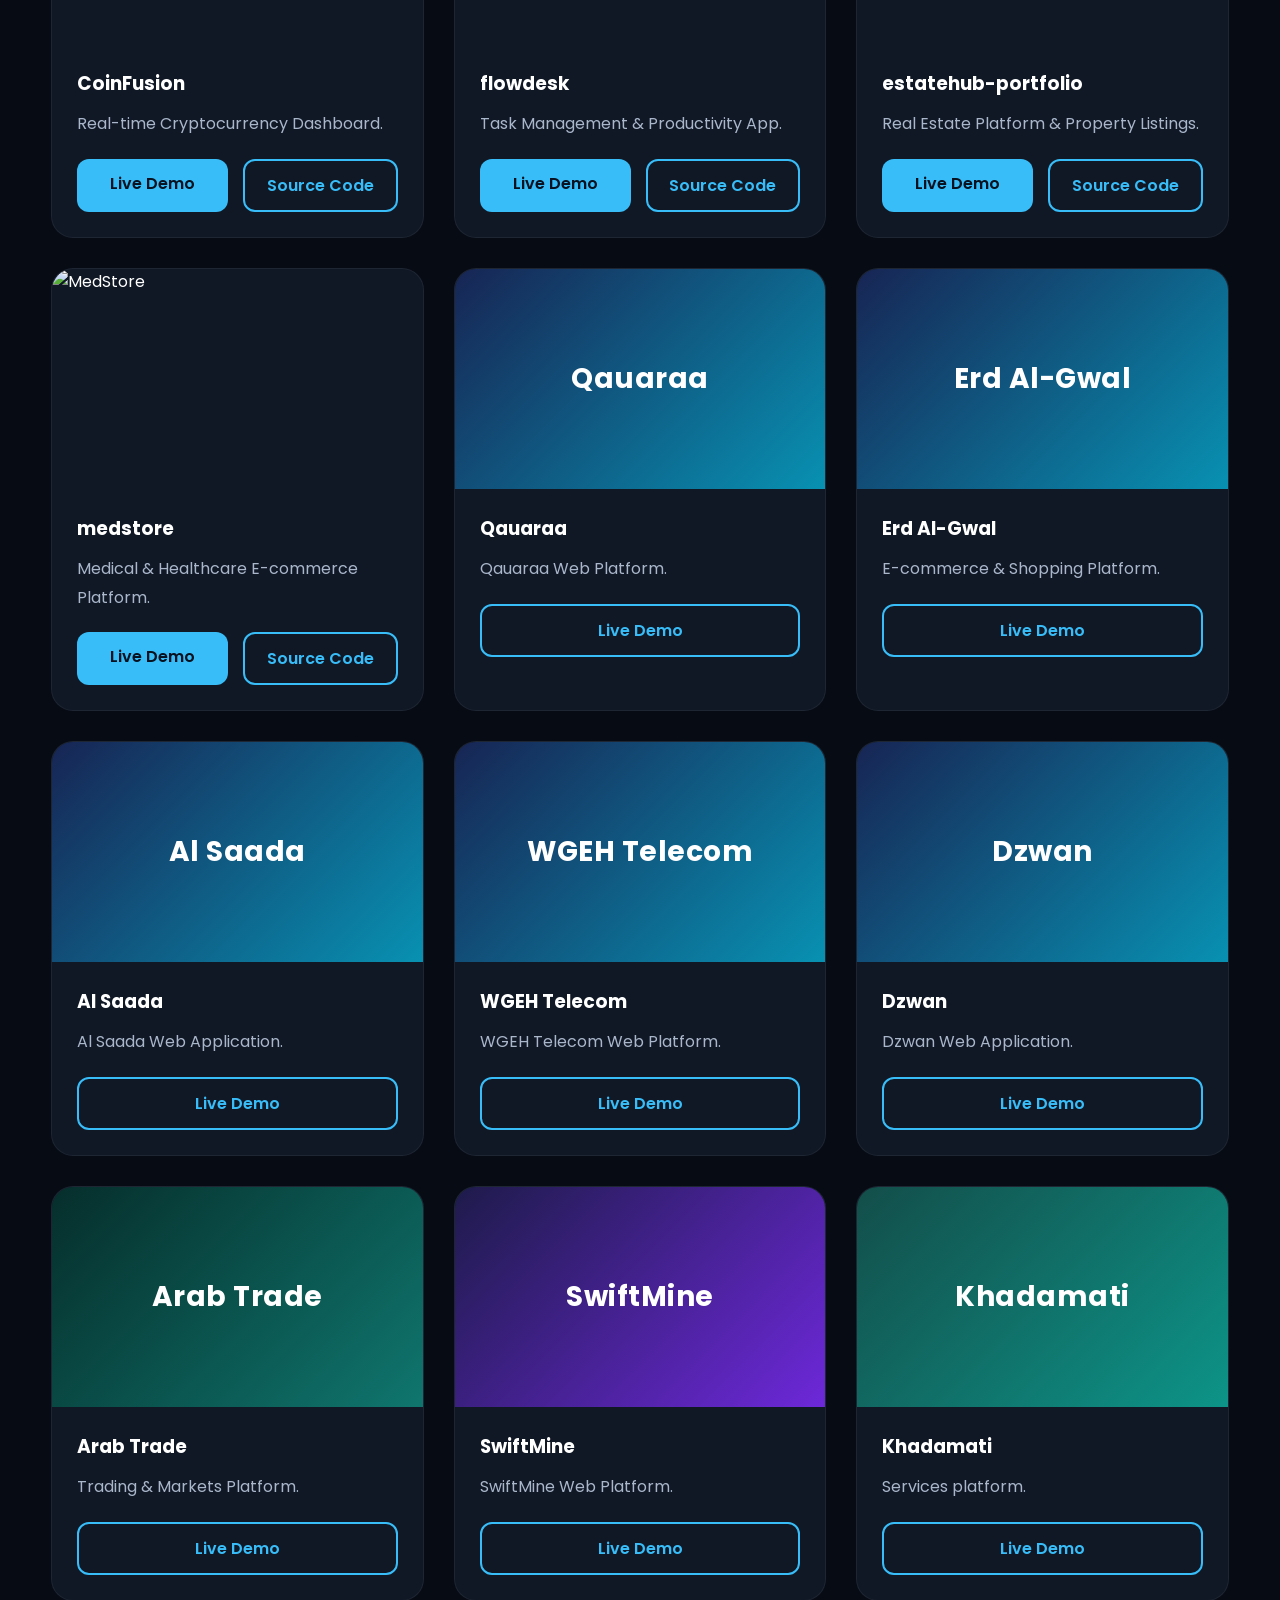
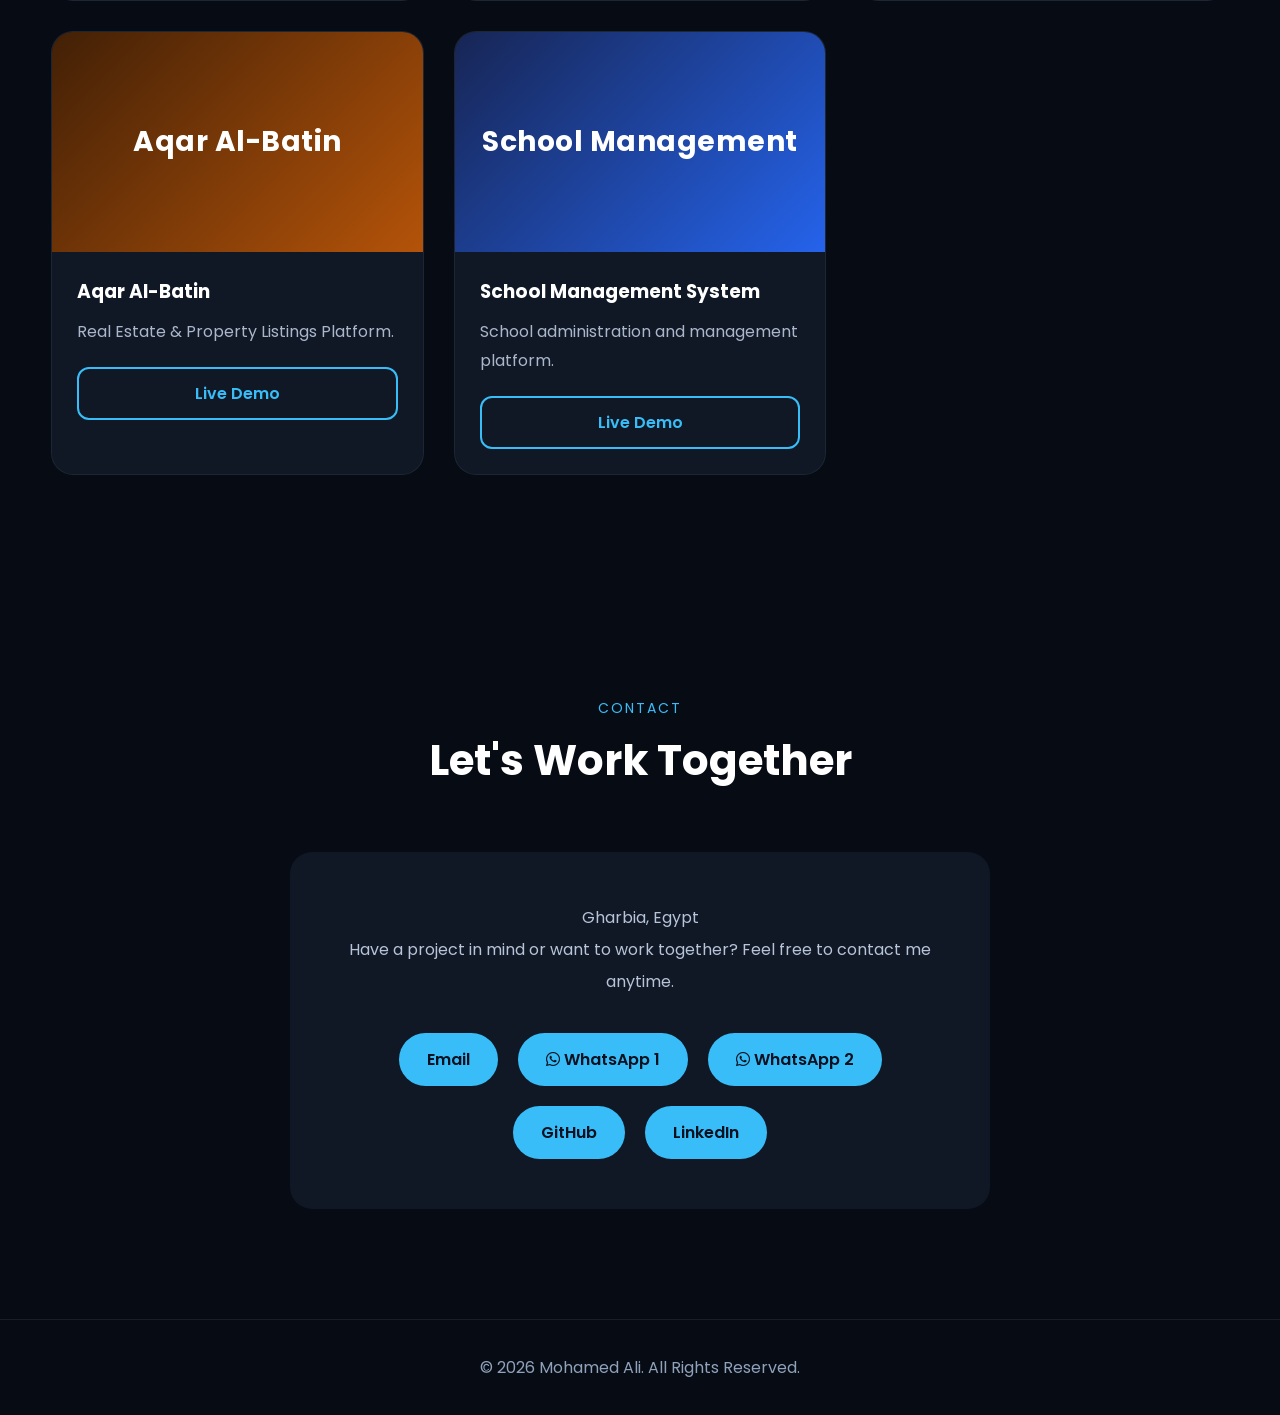
==== commit be91183f: "Show newest portfolio projects first" ====
--- a/index.html
+++ b/index.html
@@ -331,6 +331,113 @@
                 </div>
 
 
+                <!-- Portfolio 17 Qauaraa -->
+                <div class="project-card">
+                    <div class="project-placeholder"><span>Qauaraa</span></div>
+                    <div class="project-info">
+                        <h3>Qauaraa</h3>
+                        <p>Qauaraa Web Platform.</p>
+                        <div class="project-links">
+                            <a href="https://www.qauaraa.com/" target="_blank" rel="noopener noreferrer">Live Demo</a>
+                        </div>
+                    </div>
+                </div>
+
+                <!-- Portfolio 16 Erd Al-Gwal -->
+                <div class="project-card">
+                    <div class="project-placeholder"><span>Erd Al-Gwal</span></div>
+                    <div class="project-info">
+                        <h3>Erd Al-Gwal</h3>
+                        <p>E-commerce & Shopping Platform.</p>
+                        <div class="project-links">
+                            <a href="https://erd-algwal-djl8.vercel.app/" target="_blank" rel="noopener noreferrer">Live Demo</a>
+                        </div>
+                    </div>
+                </div>
+
+                <!-- Portfolio 15 Al Saada -->
+                <div class="project-card">
+                    <div class="project-placeholder"><span>Al Saada</span></div>
+                    <div class="project-info">
+                        <h3>Al Saada</h3>
+                        <p>Al Saada Web Application.</p>
+                        <div class="project-links">
+                            <a href="https://wew-udkm.vercel.app/" target="_blank" rel="noopener noreferrer">Live Demo</a>
+                        </div>
+                    </div>
+                </div>
+
+                <!-- Portfolio 14 Wgeh Telecom -->
+                <div class="project-card">
+                    <div class="project-placeholder"><span>WGEH Telecom</span></div>
+                    <div class="project-info">
+                        <h3>WGEH Telecom</h3>
+                        <p>WGEH Telecom Web Platform.</p>
+                        <div class="project-links">
+                            <a href="https://wgeh-tele.com/" target="_blank" rel="noopener noreferrer">Live Demo</a>
+                        </div>
+                    </div>
+                </div>
+
+                <!-- Portfolio 13 Dzwan -->
+                <div class="project-card">
+                    <div class="project-placeholder"><span>Dzwan</span></div>
+                    <div class="project-info">
+                        <h3>Dzwan</h3>
+                        <p>Dzwan Web Application.</p>
+                        <div class="project-links">
+                            <a href="https://dzwan-olive.vercel.app/" target="_blank" rel="noopener noreferrer">Live Demo</a>
+                        </div>
+                    </div>
+                </div>
+
+                <!-- Portfolio 12 Arab Trade -->
+                <div class="project-card">
+                    <div class="project-placeholder arabtrade-cover"><span>Arab Trade</span></div>
+                    <div class="project-info">
+                        <h3>Arab Trade</h3>
+                        <p>Trading & Markets Platform.</p>
+                        <div class="project-links">
+                            <a href="https://arab-trade-three.vercel.app/" target="_blank" rel="noopener noreferrer">Live Demo</a>
+                        </div>
+                    </div>
+                </div>
+<!-- Portfolio 11 SwiftMine -->
+                <div class="project-card">
+                    <div class="project-placeholder swiftmine-cover"><span>SwiftMine</span></div>
+                    <div class="project-info">
+                        <h3>SwiftMine</h3>
+                        <p>SwiftMine Web Platform.</p>
+                        <div class="project-links">
+                            <a href="https://swiftmine.vercel.app/" target="_blank" rel="noopener noreferrer">Live Demo</a>
+                        </div>
+                    </div>
+                </div>
+
+                <!-- Portfolio 10 Khadamati -->
+                <div class="project-card">
+                    <div class="project-placeholder khadamati-cover"><span>Khadamati</span></div>
+                    <div class="project-info">
+                        <h3>Khadamati</h3>
+                        <p>Services platform.</p>
+                        <div class="project-links">
+                            <a href="https://333-sooty.vercel.app/" target="_blank" rel="noopener noreferrer">Live Demo</a>
+                        </div>
+                    </div>
+                </div>
+
+                <!-- Portfolio 9 Aqar Al-Batin -->
+                <div class="project-card">
+                    <div class="project-placeholder aqar-cover"><span>Aqar Al-Batin</span></div>
+                    <div class="project-info">
+                        <h3>Aqar Al-Batin</h3>
+                        <p>Real Estate & Property Listings Platform.</p>
+                        <div class="project-links">
+                            <a href="https://new2-blue-gamma.vercel.app/" target="_blank" rel="noopener noreferrer">Live Demo</a>
+                        </div>
+                    </div>
+                </div>
+
                 <!-- Portfolio 8 School Management System -->
                 <div class="project-card">
                     <div class="project-placeholder school-cover"><span>School Management</span></div>
@@ -343,114 +450,7 @@
                     </div>
                 </div>
 
-                <!-- Portfolio 9 Aqar Al-Batin -->
-                <div class="project-card">
-                    <div class="project-placeholder aqar-cover"><span>Aqar Al-Batin</span></div>
-                    <div class="project-info">
-                        <h3>Aqar Al-Batin</h3>
-                        <p>Real Estate & Property Listings Platform.</p>
-                        <div class="project-links">
-                            <a href="https://new2-blue-gamma.vercel.app/" target="_blank" rel="noopener noreferrer">Live Demo</a>
-                        </div>
-                    </div>
-                </div>
-
-                <!-- Portfolio 10 Khadamati -->
-                <div class="project-card">
-                    <div class="project-placeholder khadamati-cover"><span>Khadamati</span></div>
-                    <div class="project-info">
-                        <h3>Khadamati</h3>
-                        <p>Services platform.</p>
-                        <div class="project-links">
-                            <a href="https://333-sooty.vercel.app/" target="_blank" rel="noopener noreferrer">Live Demo</a>
-                        </div>
-                    </div>
-                </div>
-
-                <!-- Portfolio 11 SwiftMine -->
-                <div class="project-card">
-                    <div class="project-placeholder swiftmine-cover"><span>SwiftMine</span></div>
-                    <div class="project-info">
-                        <h3>SwiftMine</h3>
-                        <p>SwiftMine Web Platform.</p>
-                        <div class="project-links">
-                            <a href="https://swiftmine.vercel.app/" target="_blank" rel="noopener noreferrer">Live Demo</a>
-                        </div>
-                    </div>
-                </div>
-
-                <!-- Portfolio 13 Dzwan -->
-                <div class="project-card">
-                    <div class="project-placeholder"><span>Dzwan</span></div>
-                    <div class="project-info">
-                        <h3>Dzwan</h3>
-                        <p>Dzwan Web Application.</p>
-                        <div class="project-links">
-                            <a href="https://dzwan-olive.vercel.app/" target="_blank" rel="noopener noreferrer">Live Demo</a>
-                        </div>
-                    </div>
-                </div>
-
-                <!-- Portfolio 14 Wgeh Telecom -->
-                <div class="project-card">
-                    <div class="project-placeholder"><span>WGEH Telecom</span></div>
-                    <div class="project-info">
-                        <h3>WGEH Telecom</h3>
-                        <p>WGEH Telecom Web Platform.</p>
-                        <div class="project-links">
-                            <a href="https://wgeh-tele.com/" target="_blank" rel="noopener noreferrer">Live Demo</a>
-                        </div>
-                    </div>
-                </div>
-
-                <!-- Portfolio 15 Al Saada -->
-                <div class="project-card">
-                    <div class="project-placeholder"><span>Al Saada</span></div>
-                    <div class="project-info">
-                        <h3>Al Saada</h3>
-                        <p>Al Saada Web Application.</p>
-                        <div class="project-links">
-                            <a href="https://wew-udkm.vercel.app/" target="_blank" rel="noopener noreferrer">Live Demo</a>
-                        </div>
-                    </div>
-                </div>
-
-                <!-- Portfolio 16 Erd Al-Gwal -->
-                <div class="project-card">
-                    <div class="project-placeholder"><span>Erd Al-Gwal</span></div>
-                    <div class="project-info">
-                        <h3>Erd Al-Gwal</h3>
-                        <p>E-commerce & Shopping Platform.</p>
-                        <div class="project-links">
-                            <a href="https://erd-algwal-djl8.vercel.app/" target="_blank" rel="noopener noreferrer">Live Demo</a>
-                        </div>
-                    </div>
-                </div>
-
-                <!-- Portfolio 17 Qauaraa -->
-                <div class="project-card">
-                    <div class="project-placeholder"><span>Qauaraa</span></div>
-                    <div class="project-info">
-                        <h3>Qauaraa</h3>
-                        <p>Qauaraa Web Platform.</p>
-                        <div class="project-links">
-                            <a href="https://www.qauaraa.com/" target="_blank" rel="noopener noreferrer">Live Demo</a>
-                        </div>
-                    </div>
-                </div>
-
-                <!-- Portfolio 12 Arab Trade -->
-                <div class="project-card">
-                    <div class="project-placeholder arabtrade-cover"><span>Arab Trade</span></div>
-                    <div class="project-info">
-                        <h3>Arab Trade</h3>
-                        <p>Trading & Markets Platform.</p>
-                        <div class="project-links">
-                            <a href="https://arab-trade-three.vercel.app/" target="_blank" rel="noopener noreferrer">Live Demo</a>
-                        </div>
-                    </div>
-                </div>
-
+                
             </div>
 
         </div>
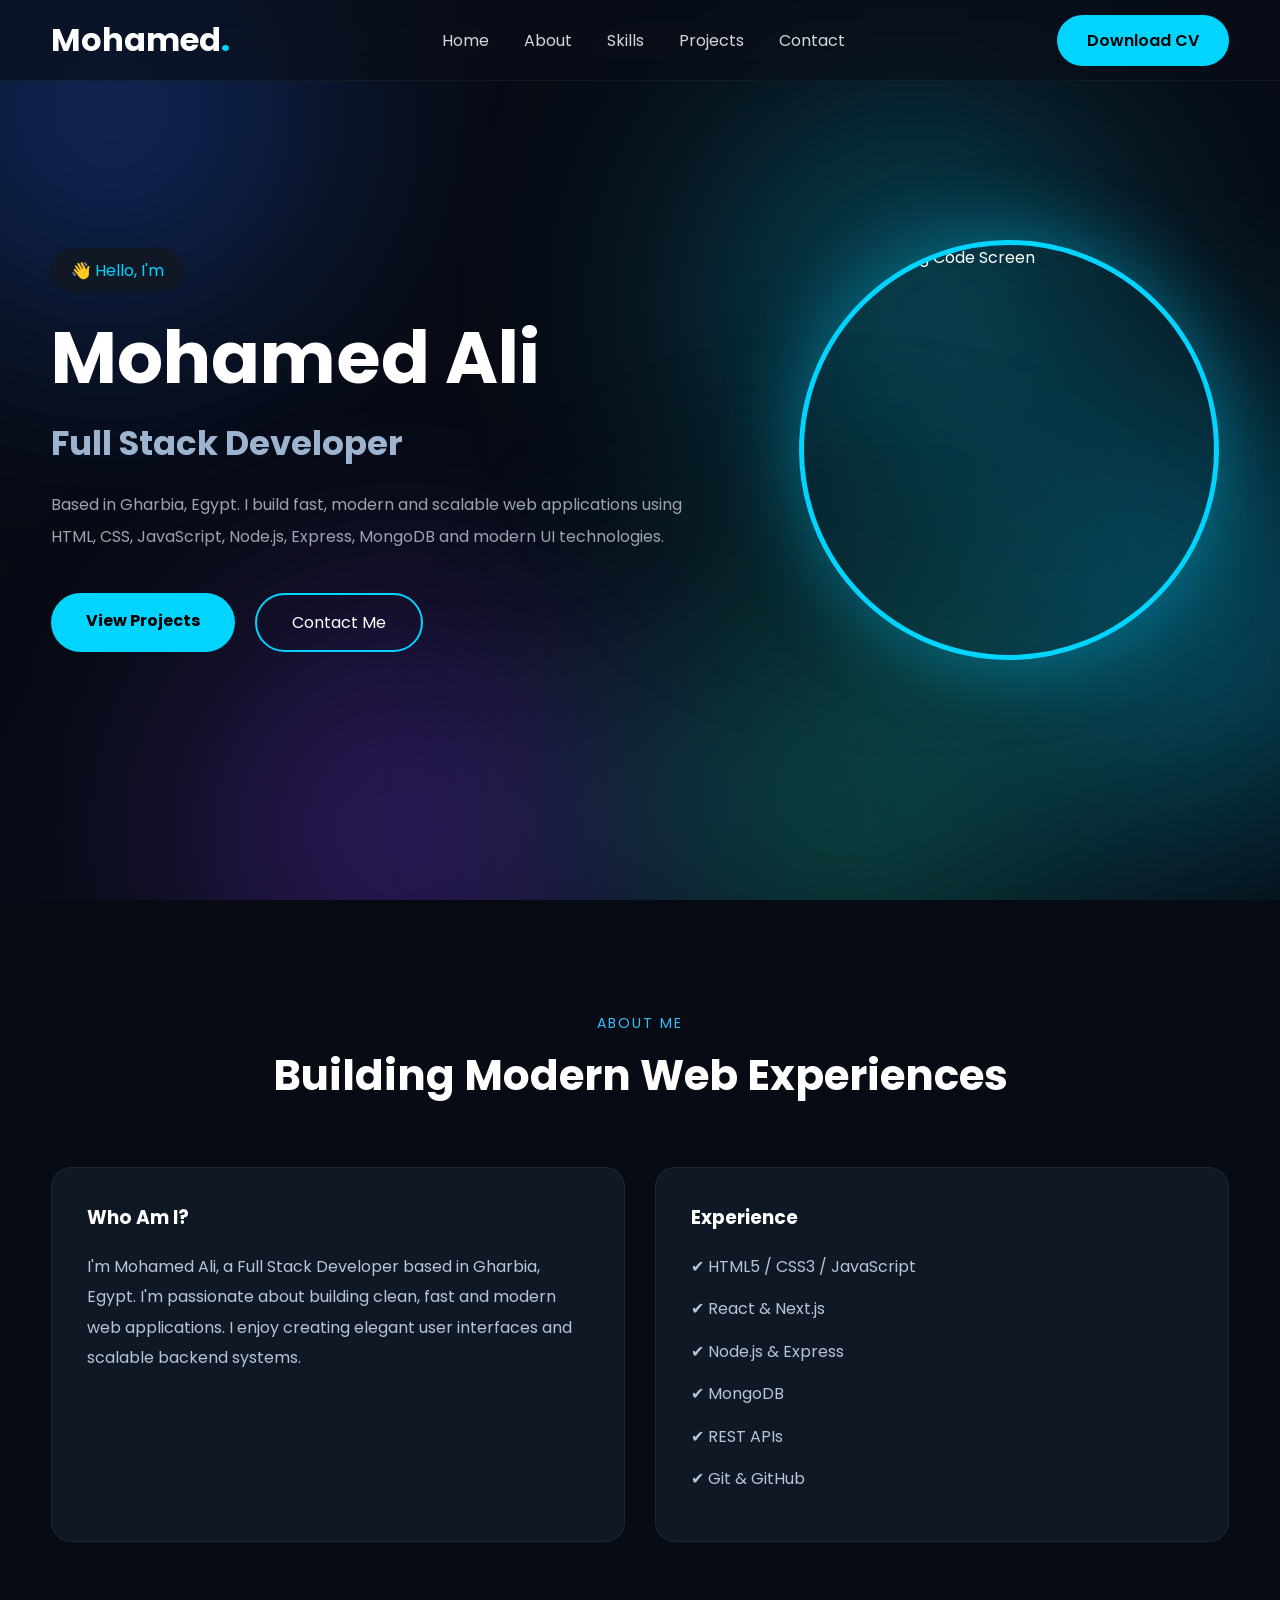
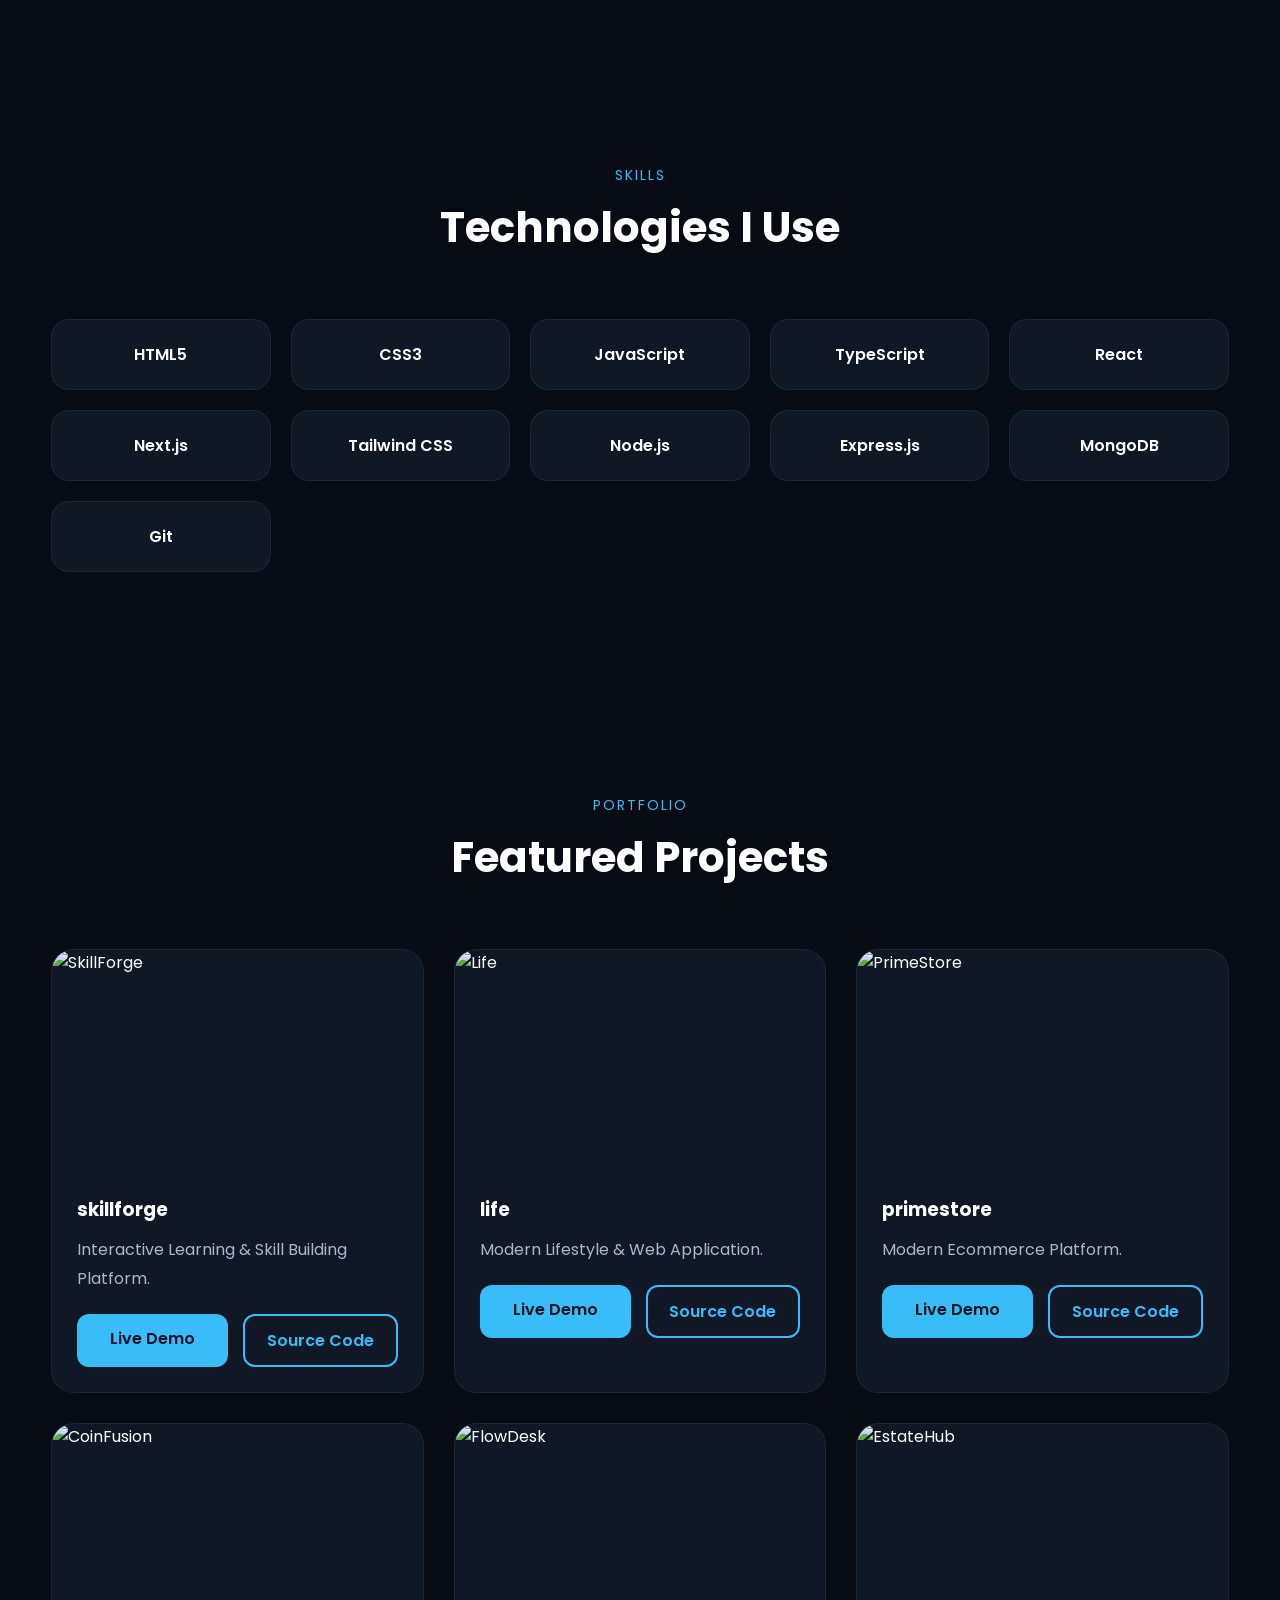
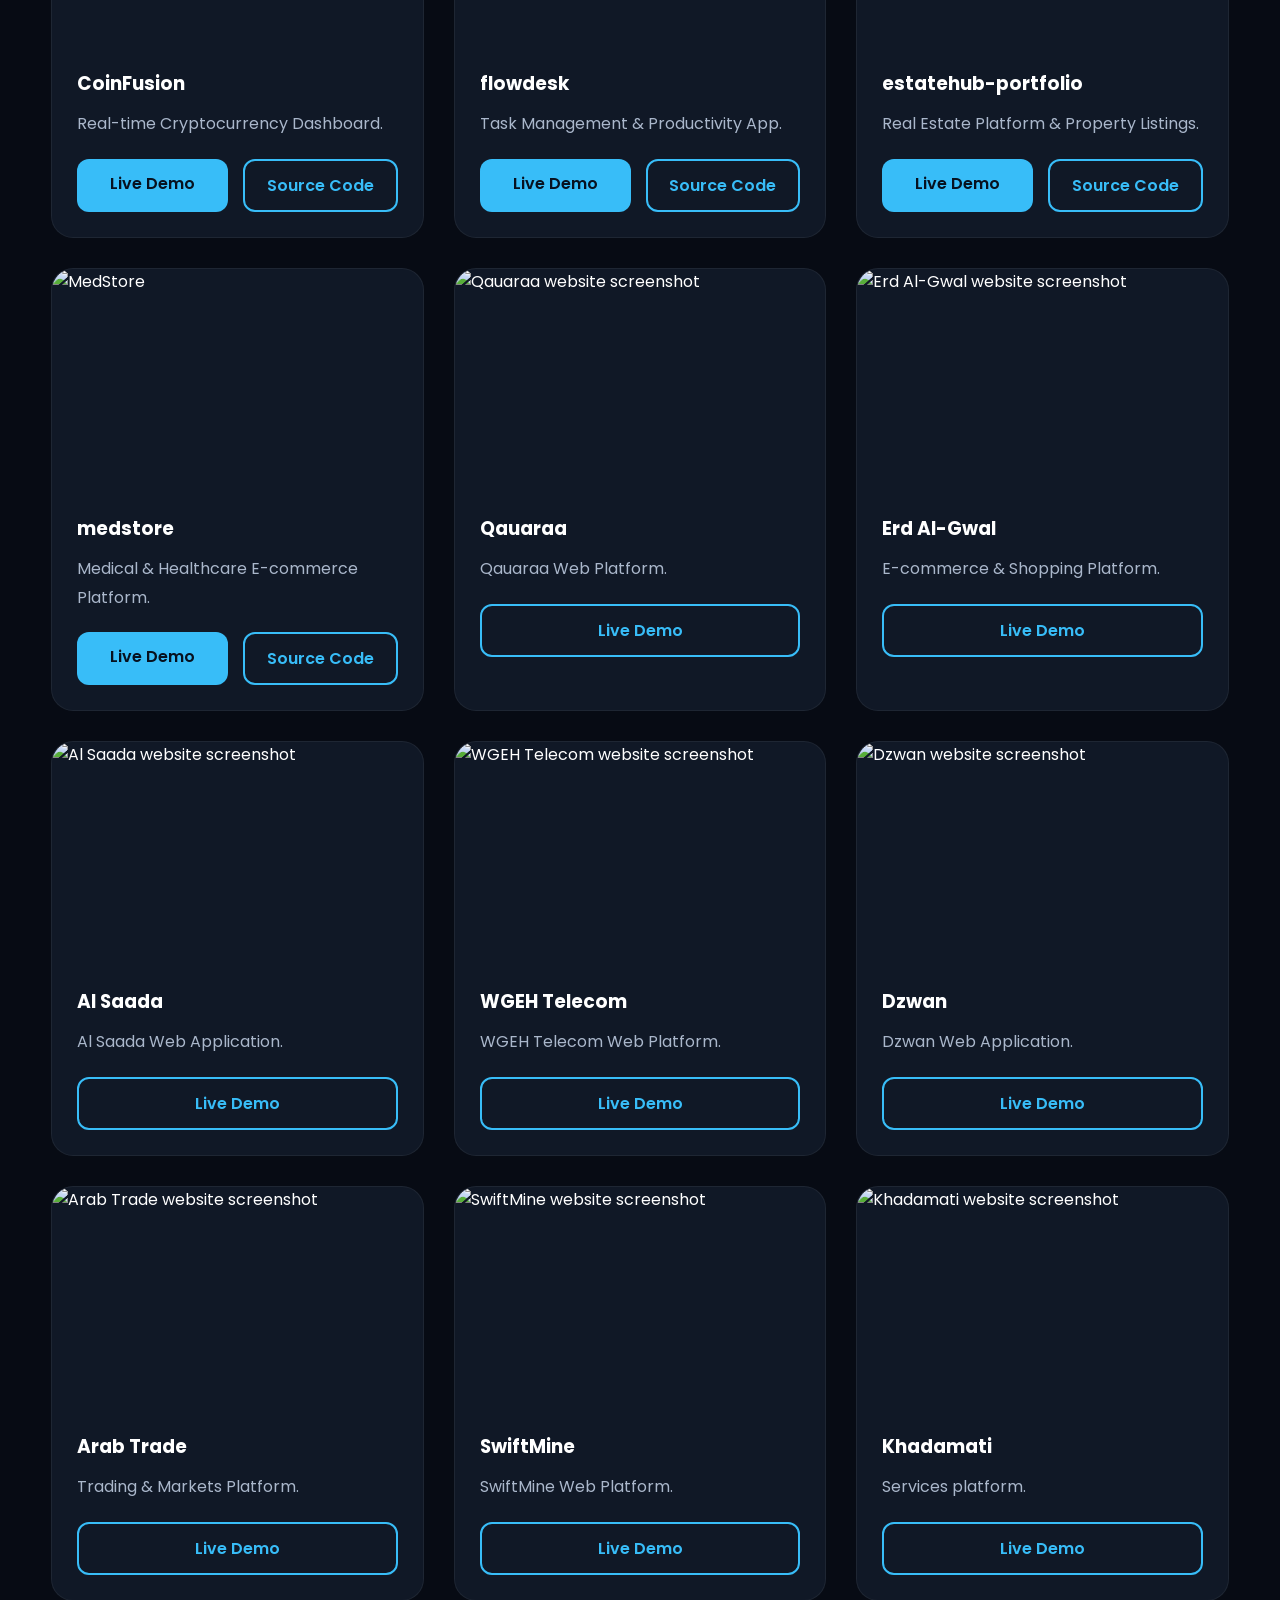
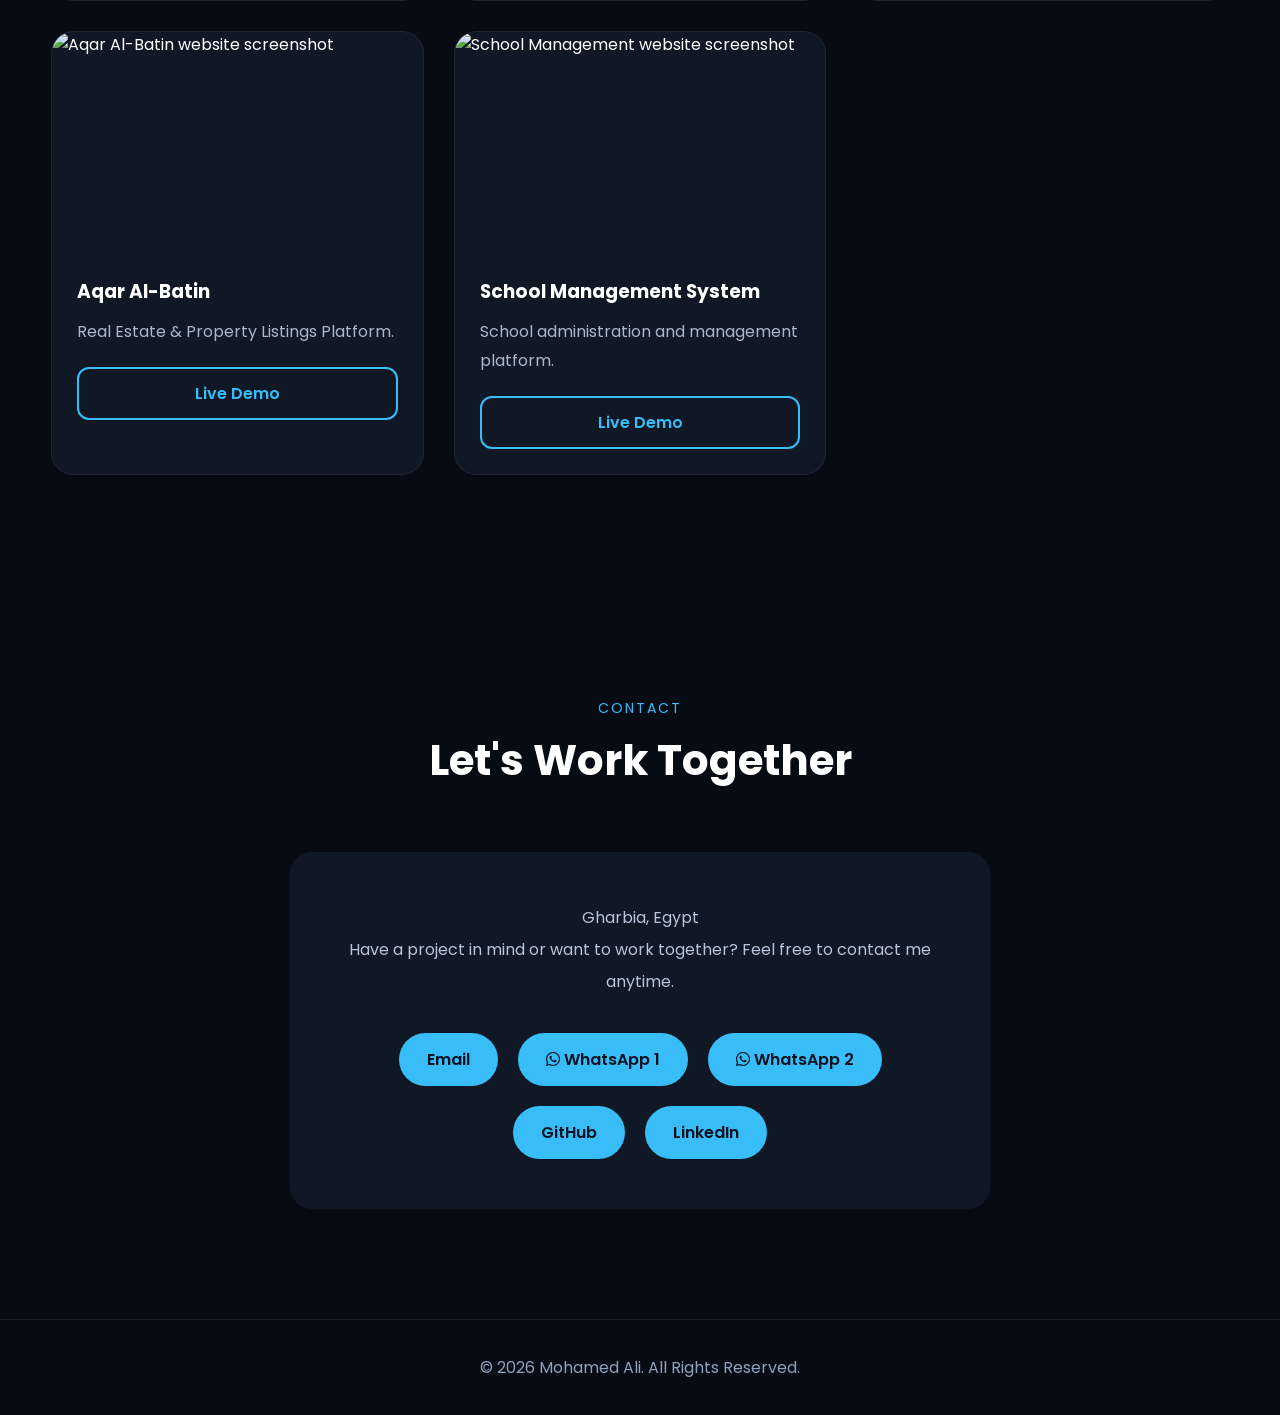
==== commit 5c00fc72: "Add live website screenshots to newest portfolio projects" ====
--- a/index.html
+++ b/index.html
@@ -333,7 +333,7 @@
 
                 <!-- Portfolio 17 Qauaraa -->
                 <div class="project-card">
-                    <div class="project-placeholder"><span>Qauaraa</span></div>
+                    <img src="https://image.thum.io/get/width/1200/crop/800/noanimate/https://www.qauaraa.com/" alt="Qauaraa website screenshot" loading="lazy">
                     <div class="project-info">
                         <h3>Qauaraa</h3>
                         <p>Qauaraa Web Platform.</p>
@@ -345,7 +345,7 @@
 
                 <!-- Portfolio 16 Erd Al-Gwal -->
                 <div class="project-card">
-                    <div class="project-placeholder"><span>Erd Al-Gwal</span></div>
+                    <img src="https://image.thum.io/get/width/1200/crop/800/noanimate/https://erd-algwal-djl8.vercel.app/" alt="Erd Al-Gwal website screenshot" loading="lazy">
                     <div class="project-info">
                         <h3>Erd Al-Gwal</h3>
                         <p>E-commerce & Shopping Platform.</p>
@@ -357,7 +357,7 @@
 
                 <!-- Portfolio 15 Al Saada -->
                 <div class="project-card">
-                    <div class="project-placeholder"><span>Al Saada</span></div>
+                    <img src="https://image.thum.io/get/width/1200/crop/800/noanimate/https://wew-udkm.vercel.app/" alt="Al Saada website screenshot" loading="lazy">
                     <div class="project-info">
                         <h3>Al Saada</h3>
                         <p>Al Saada Web Application.</p>
@@ -369,7 +369,7 @@
 
                 <!-- Portfolio 14 Wgeh Telecom -->
                 <div class="project-card">
-                    <div class="project-placeholder"><span>WGEH Telecom</span></div>
+                    <img src="https://image.thum.io/get/width/1200/crop/800/noanimate/https://wgeh-tele.com/" alt="WGEH Telecom website screenshot" loading="lazy">
                     <div class="project-info">
                         <h3>WGEH Telecom</h3>
                         <p>WGEH Telecom Web Platform.</p>
@@ -381,7 +381,7 @@
 
                 <!-- Portfolio 13 Dzwan -->
                 <div class="project-card">
-                    <div class="project-placeholder"><span>Dzwan</span></div>
+                    <img src="https://image.thum.io/get/width/1200/crop/800/noanimate/https://dzwan-olive.vercel.app/" alt="Dzwan website screenshot" loading="lazy">
                     <div class="project-info">
                         <h3>Dzwan</h3>
                         <p>Dzwan Web Application.</p>
@@ -393,7 +393,7 @@
 
                 <!-- Portfolio 12 Arab Trade -->
                 <div class="project-card">
-                    <div class="project-placeholder arabtrade-cover"><span>Arab Trade</span></div>
+                    <img src="https://image.thum.io/get/width/1200/crop/800/noanimate/https://arab-trade-three.vercel.app/" alt="Arab Trade website screenshot" loading="lazy">
                     <div class="project-info">
                         <h3>Arab Trade</h3>
                         <p>Trading & Markets Platform.</p>
@@ -404,7 +404,7 @@
                 </div>
 <!-- Portfolio 11 SwiftMine -->
                 <div class="project-card">
-                    <div class="project-placeholder swiftmine-cover"><span>SwiftMine</span></div>
+                    <img src="https://image.thum.io/get/width/1200/crop/800/noanimate/https://swiftmine.vercel.app/" alt="SwiftMine website screenshot" loading="lazy">
                     <div class="project-info">
                         <h3>SwiftMine</h3>
                         <p>SwiftMine Web Platform.</p>
@@ -416,7 +416,7 @@
 
                 <!-- Portfolio 10 Khadamati -->
                 <div class="project-card">
-                    <div class="project-placeholder khadamati-cover"><span>Khadamati</span></div>
+                    <img src="https://image.thum.io/get/width/1200/crop/800/noanimate/https://333-sooty.vercel.app/" alt="Khadamati website screenshot" loading="lazy">
                     <div class="project-info">
                         <h3>Khadamati</h3>
                         <p>Services platform.</p>
@@ -428,7 +428,7 @@
 
                 <!-- Portfolio 9 Aqar Al-Batin -->
                 <div class="project-card">
-                    <div class="project-placeholder aqar-cover"><span>Aqar Al-Batin</span></div>
+                    <img src="https://image.thum.io/get/width/1200/crop/800/noanimate/https://new2-blue-gamma.vercel.app/" alt="Aqar Al-Batin website screenshot" loading="lazy">
                     <div class="project-info">
                         <h3>Aqar Al-Batin</h3>
                         <p>Real Estate & Property Listings Platform.</p>
@@ -440,7 +440,7 @@
 
                 <!-- Portfolio 8 School Management System -->
                 <div class="project-card">
-                    <div class="project-placeholder school-cover"><span>School Management</span></div>
+                    <img src="https://image.thum.io/get/width/1200/crop/800/noanimate/https://ww-zeta-one.vercel.app/" alt="School Management website screenshot" loading="lazy">
                     <div class="project-info">
                         <h3>School Management System</h3>
                         <p>School administration and management platform.</p>
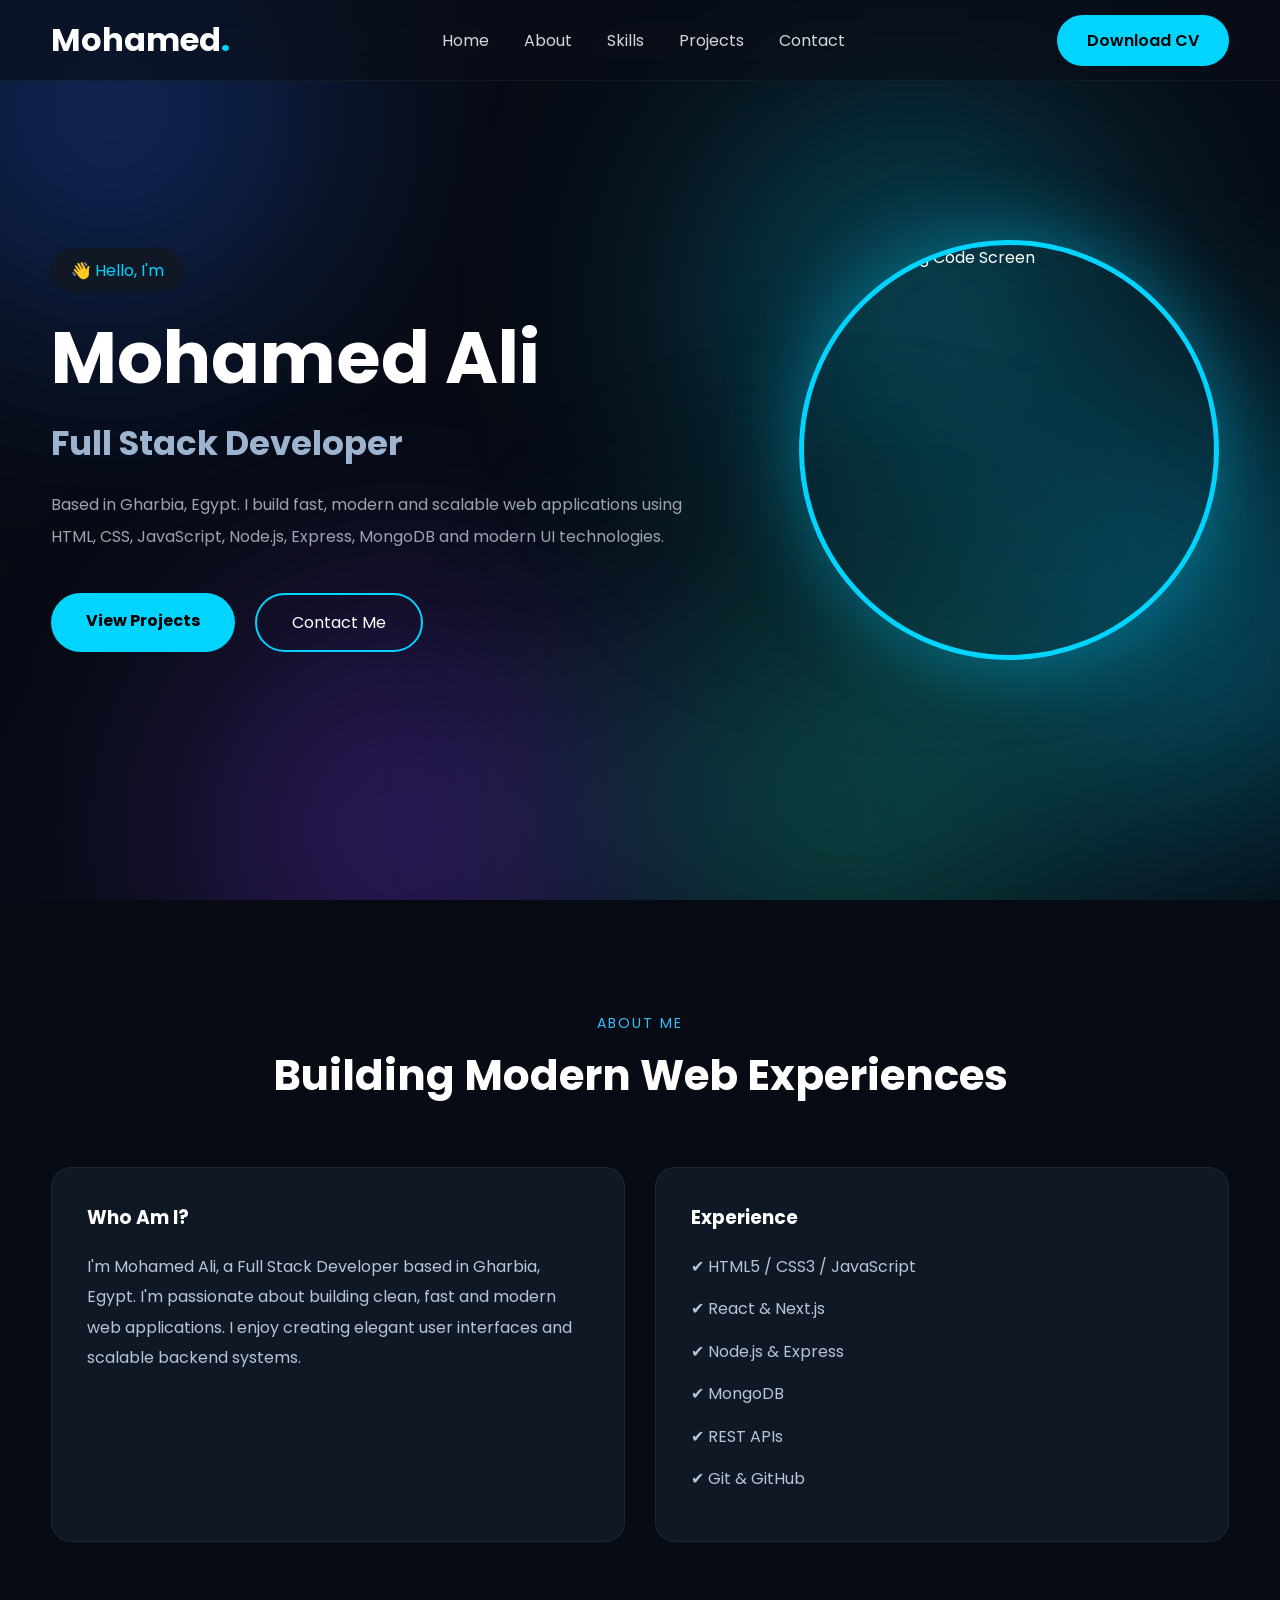
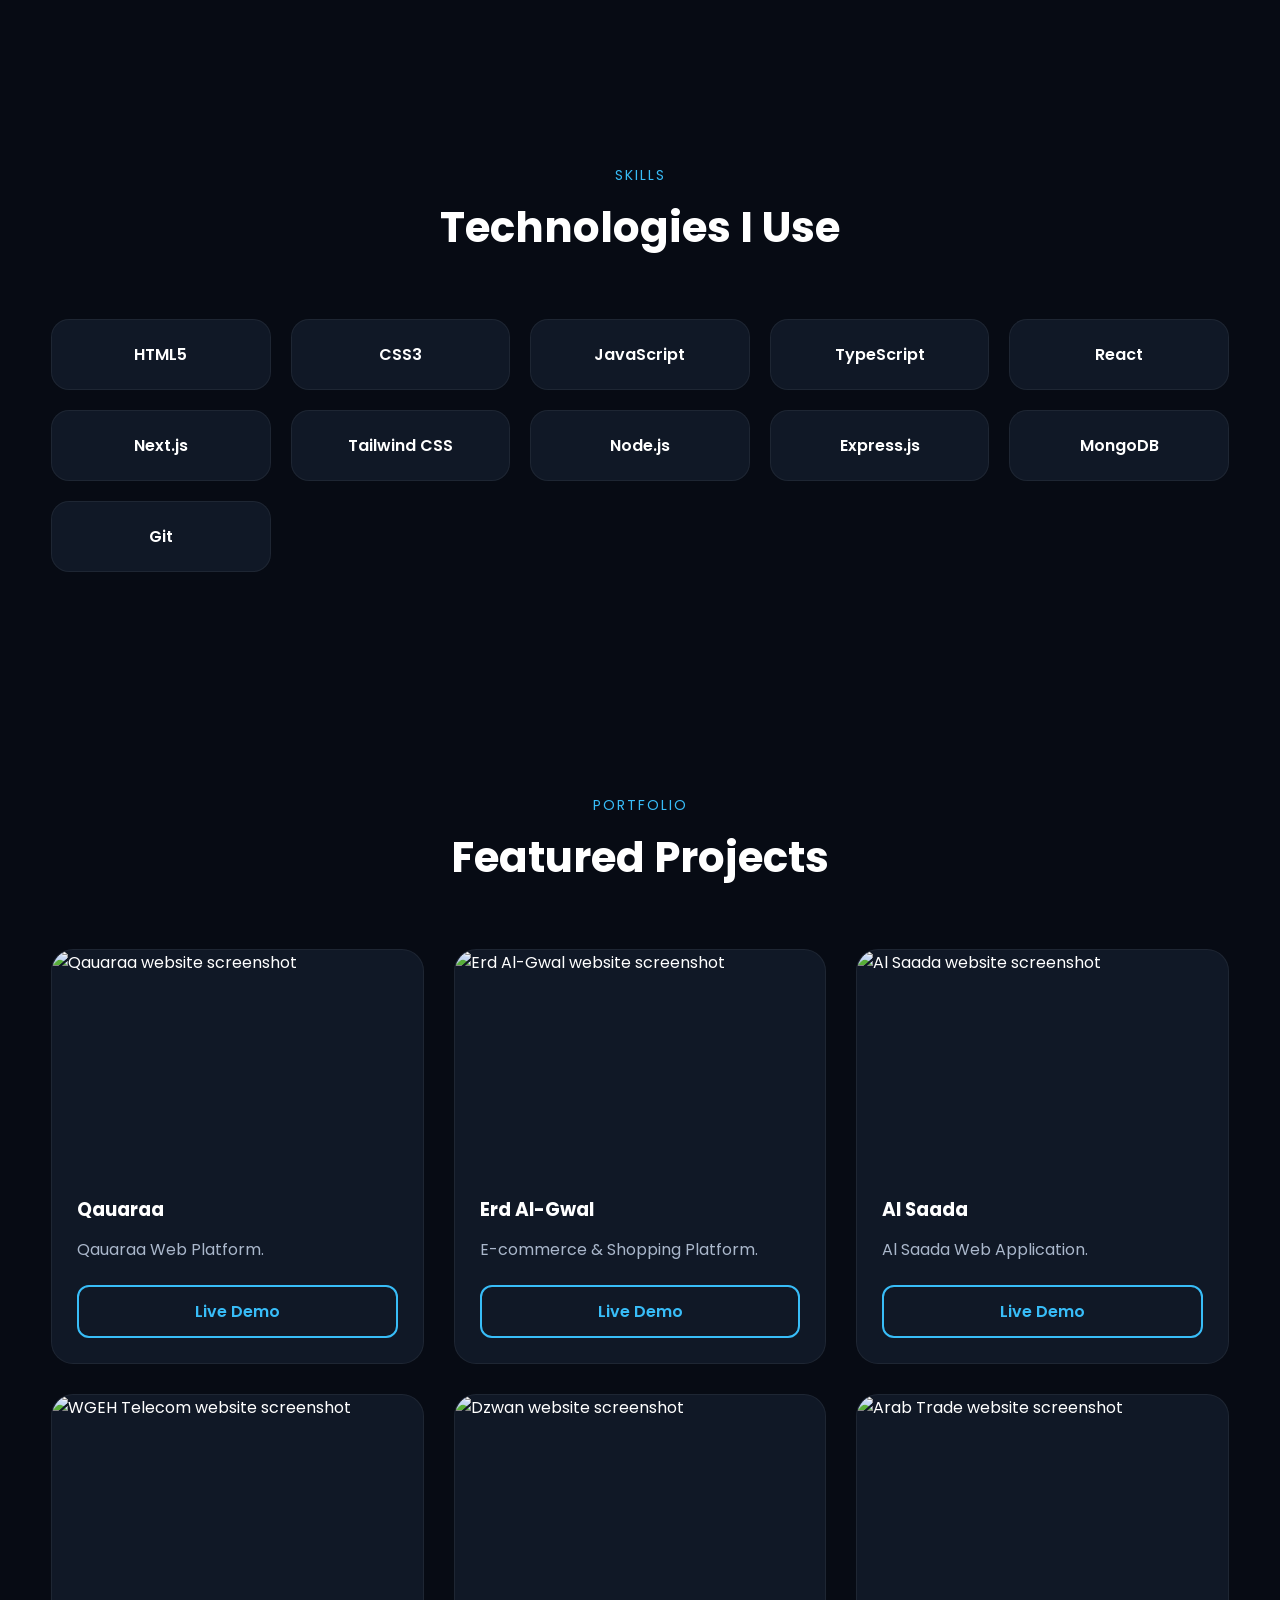
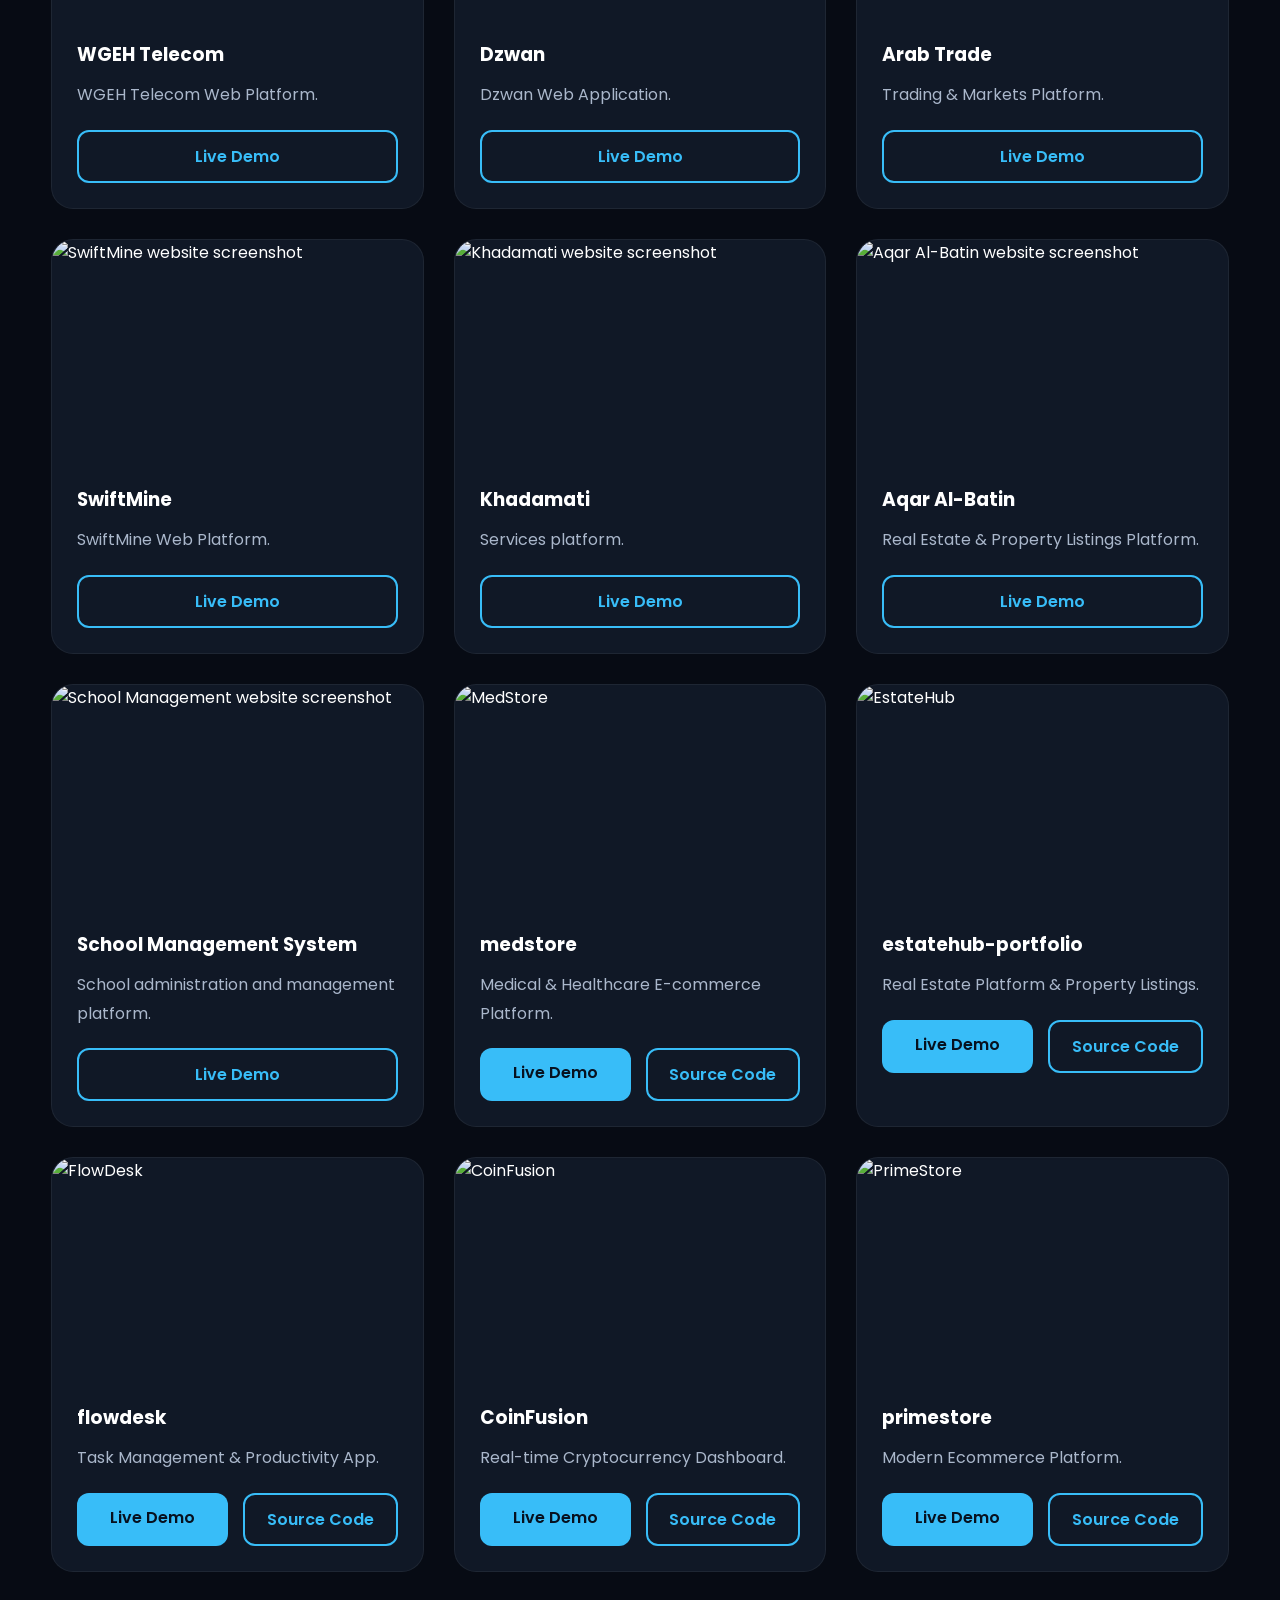
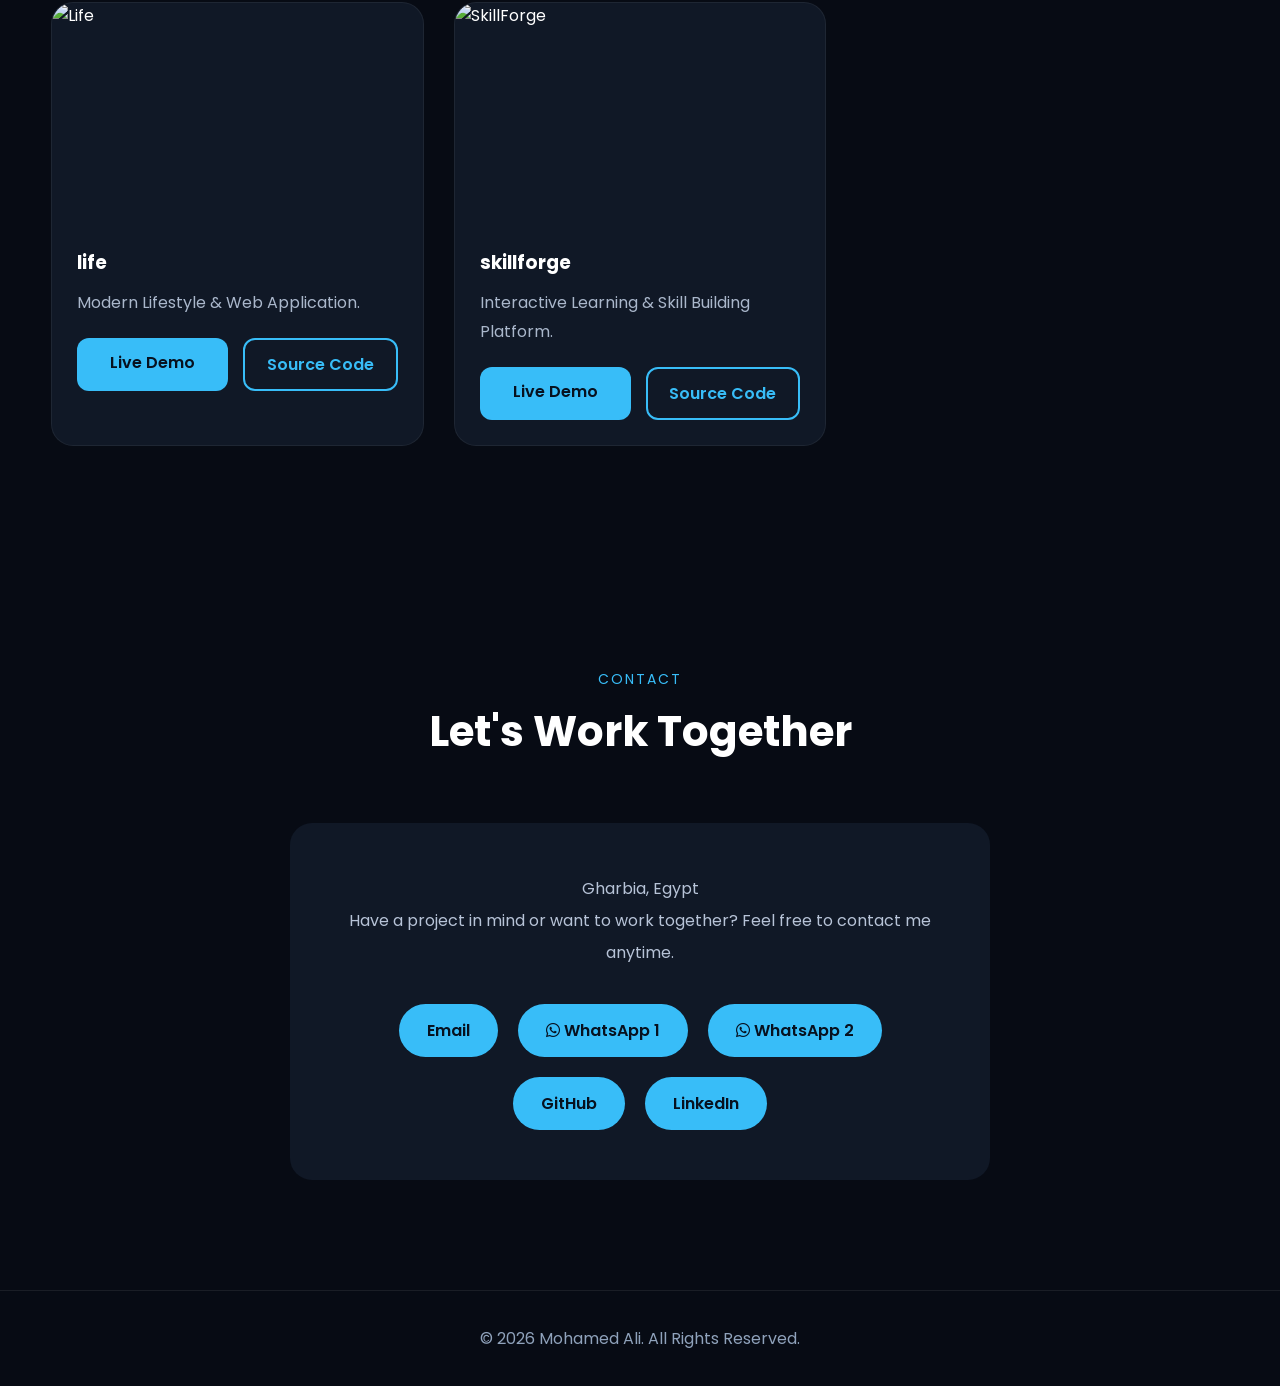
==== commit a67fbaba: "Sort all portfolio projects newest to oldest" ====
--- a/index.html
+++ b/index.html
@@ -239,6 +239,204 @@
 
             <div class="projects-grid">
 
+                <!-- Portfolio 17 Qauaraa -->
+                <div class="project-card">
+                    <img src="https://image.thum.io/get/width/1200/crop/800/noanimate/https://www.qauaraa.com/" alt="Qauaraa website screenshot" loading="lazy">
+                    <div class="project-info">
+                        <h3>Qauaraa</h3>
+                        <p>Qauaraa Web Platform.</p>
+                        <div class="project-links">
+                            <a href="https://www.qauaraa.com/" target="_blank" rel="noopener noreferrer">Live Demo</a>
+                        </div>
+                    </div>
+                </div>
+
+                <!-- Portfolio 16 Erd Al-Gwal -->
+                <div class="project-card">
+                    <img src="https://image.thum.io/get/width/1200/crop/800/noanimate/https://erd-algwal-djl8.vercel.app/" alt="Erd Al-Gwal website screenshot" loading="lazy">
+                    <div class="project-info">
+                        <h3>Erd Al-Gwal</h3>
+                        <p>E-commerce & Shopping Platform.</p>
+                        <div class="project-links">
+                            <a href="https://erd-algwal-djl8.vercel.app/" target="_blank" rel="noopener noreferrer">Live Demo</a>
+                        </div>
+                    </div>
+                </div>
+
+                <!-- Portfolio 15 Al Saada -->
+                <div class="project-card">
+                    <img src="https://image.thum.io/get/width/1200/crop/800/noanimate/https://wew-udkm.vercel.app/" alt="Al Saada website screenshot" loading="lazy">
+                    <div class="project-info">
+                        <h3>Al Saada</h3>
+                        <p>Al Saada Web Application.</p>
+                        <div class="project-links">
+                            <a href="https://wew-udkm.vercel.app/" target="_blank" rel="noopener noreferrer">Live Demo</a>
+                        </div>
+                    </div>
+                </div>
+
+                <!-- Portfolio 14 Wgeh Telecom -->
+                <div class="project-card">
+                    <img src="https://image.thum.io/get/width/1200/crop/800/noanimate/https://wgeh-tele.com/" alt="WGEH Telecom website screenshot" loading="lazy">
+                    <div class="project-info">
+                        <h3>WGEH Telecom</h3>
+                        <p>WGEH Telecom Web Platform.</p>
+                        <div class="project-links">
+                            <a href="https://wgeh-tele.com/" target="_blank" rel="noopener noreferrer">Live Demo</a>
+                        </div>
+                    </div>
+                </div>
+
+                <!-- Portfolio 13 Dzwan -->
+                <div class="project-card">
+                    <img src="https://image.thum.io/get/width/1200/crop/800/noanimate/https://dzwan-olive.vercel.app/" alt="Dzwan website screenshot" loading="lazy">
+                    <div class="project-info">
+                        <h3>Dzwan</h3>
+                        <p>Dzwan Web Application.</p>
+                        <div class="project-links">
+                            <a href="https://dzwan-olive.vercel.app/" target="_blank" rel="noopener noreferrer">Live Demo</a>
+                        </div>
+                    </div>
+                </div>
+
+                <!-- Portfolio 12 Arab Trade -->
+                <div class="project-card">
+                    <img src="https://image.thum.io/get/width/1200/crop/800/noanimate/https://arab-trade-three.vercel.app/" alt="Arab Trade website screenshot" loading="lazy">
+                    <div class="project-info">
+                        <h3>Arab Trade</h3>
+                        <p>Trading & Markets Platform.</p>
+                        <div class="project-links">
+                            <a href="https://arab-trade-three.vercel.app/" target="_blank" rel="noopener noreferrer">Live Demo</a>
+                        </div>
+                    </div>
+                </div>
+<!-- Portfolio 11 SwiftMine -->
+                <div class="project-card">
+                    <img src="https://image.thum.io/get/width/1200/crop/800/noanimate/https://swiftmine.vercel.app/" alt="SwiftMine website screenshot" loading="lazy">
+                    <div class="project-info">
+                        <h3>SwiftMine</h3>
+                        <p>SwiftMine Web Platform.</p>
+                        <div class="project-links">
+                            <a href="https://swiftmine.vercel.app/" target="_blank" rel="noopener noreferrer">Live Demo</a>
+                        </div>
+                    </div>
+                </div>
+
+                <!-- Portfolio 10 Khadamati -->
+                <div class="project-card">
+                    <img src="https://image.thum.io/get/width/1200/crop/800/noanimate/https://333-sooty.vercel.app/" alt="Khadamati website screenshot" loading="lazy">
+                    <div class="project-info">
+                        <h3>Khadamati</h3>
+                        <p>Services platform.</p>
+                        <div class="project-links">
+                            <a href="https://333-sooty.vercel.app/" target="_blank" rel="noopener noreferrer">Live Demo</a>
+                        </div>
+                    </div>
+                </div>
+
+                <!-- Portfolio 9 Aqar Al-Batin -->
+                <div class="project-card">
+                    <img src="https://image.thum.io/get/width/1200/crop/800/noanimate/https://new2-blue-gamma.vercel.app/" alt="Aqar Al-Batin website screenshot" loading="lazy">
+                    <div class="project-info">
+                        <h3>Aqar Al-Batin</h3>
+                        <p>Real Estate & Property Listings Platform.</p>
+                        <div class="project-links">
+                            <a href="https://new2-blue-gamma.vercel.app/" target="_blank" rel="noopener noreferrer">Live Demo</a>
+                        </div>
+                    </div>
+                </div>
+
+                <!-- Portfolio 8 School Management System -->
+                <div class="project-card">
+                    <img src="https://image.thum.io/get/width/1200/crop/800/noanimate/https://ww-zeta-one.vercel.app/" alt="School Management website screenshot" loading="lazy">
+                    <div class="project-info">
+                        <h3>School Management System</h3>
+                        <p>School administration and management platform.</p>
+                        <div class="project-links">
+                            <a href="https://ww-zeta-one.vercel.app/" target="_blank" rel="noopener noreferrer">Live Demo</a>
+                        </div>
+                    </div>
+                </div>
+
+                <!-- Portfolio7 MedStore – Healthcare & Medical E-Commerce Platform -->
+                <div class="project-card">
+                    <img src="https://i.postimg.cc/HsfKkp6m/Screenshot-1072.png" alt="MedStore">
+                    <div class="project-info">
+                        <h3>medstore</h3>
+                        <p>Medical & Healthcare E-commerce Platform.</p>
+                        <div class="project-links">
+                            <a href="https://medstore-tmcm-amber.vercel.app/" target="_blank">Live Demo</a>
+                            <a href="https://github.com/ffgg35646-ops/medstore" target="_blank">Source Code</a>
+                        </div>
+                    </div>
+                </div>
+
+
+                <!--  Portfolio6 EstateHub – Real Estate & Property Listings Platform-->
+                <div class="project-card">
+                    <img src="https://i.postimg.cc/76mdH0WQ/Screenshot-1073.png" alt="EstateHub">
+                    <div class="project-info">
+                        <h3>estatehub-portfolio</h3>
+                        <p>Real Estate Platform & Property Listings.</p>
+                        <div class="project-links">
+                            <a href="https://estatehub-portfolio-okmq.vercel.app/" target="_blank">Live Demo</a>
+                            <a href="https://github.com/ffgg35646-ops/estatehub-portfolio" target="_blank">Source Code</a>
+                        </div>
+                    </div>
+                </div>
+
+                <!--Portfolio 5 FlowDesk – Project & Task Management Dashboard -->
+                <div class="project-card">
+                    <img src="https://i.postimg.cc/vBbwHQ8j/Screenshot-1074.png" alt="FlowDesk">
+                    <div class="project-info">
+                        <h3>flowdesk</h3>
+                        <p>Task Management & Productivity App.</p>
+                        <div class="project-links">
+                            <a href="https://flowdesk-z7jj.vercel.app/" target="_blank">Live Demo</a>
+                            <a href="https://github.com/ffgg35646-ops/flowdesk" target="_blank">Source Code</a>
+                        </div>
+                    </div>
+                </div>
+
+                <!--Portfolio 4 CoinFusion – Real-Time Cryptocurrency Tracking Dashboard -->
+                <div class="project-card">
+                    <img src="https://i.postimg.cc/6q6KzBDn/Screenshot-1075.png" alt="CoinFusion">
+                    <div class="project-info">
+                        <h3>CoinFusion</h3>
+                        <p>Real-time Cryptocurrency Dashboard.</p>
+                        <div class="project-links">
+                            <a href="https://coin-fusion-tryu.vercel.app/trade" target="_blank">Live Demo</a>
+                            <a href="https://github.com/ffgg35646-ops/CoinFusion" target="_blank">Source Code</a>
+                        </div>
+                    </div>
+                </div>
+
+                <!--Portfolio 3  PrimeStore – Full-Stack E-Commerce Platform -->
+                <div class="project-card">
+                    <img src="https://i.postimg.cc/W1y43qQb/Screenshot-1076.png" alt="PrimeStore">
+                    <div class="project-info">
+                        <h3>primestore</h3>
+                        <p>Modern Ecommerce Platform.</p>
+                        <div class="project-links">
+                            <a href="https://primestore-alpha.vercel.app/" target="_blank">Live Demo</a>
+                            <a href="https://github.com/ffgg35646-ops/primestore" target="_blank">Source Code</a>
+                        </div>
+                    </div>
+                </div>
+
+                <!--  Portfolio 2 Life – Modern Lifestyle & Web Application -->
+                <div class="project-card">
+                    <img src="https://i.postimg.cc/XvZpckw8/Screenshot-1077.png" alt="Life">
+                    <div class="project-info">
+                        <h3>life</h3>
+                        <p>Modern Lifestyle & Web Application.</p>
+                        <div class="project-links">
+                            <a href="https://life-cyrb.vercel.app/" target="_blank">Live Demo</a>
+                            <a href="https://github.com/ffgg35646-ops/life" target="_blank">Source Code</a>
+                        </div>
+                    </div>
+                </div>
+
                 <!--Portfolio 1 SkillForge – Interactive Online Learning & Course Platform -->
                 <div class="project-card">
                     <img src="https://i.postimg.cc/Vv2tnZhk/Screenshot-1078.png" alt="SkillForge">
@@ -248,204 +446,6 @@
                         <div class="project-links">
                             <a href="https://skillforge-htbt.vercel.app/" target="_blank">Live Demo</a>
                             <a href="https://github.com/ffgg35646-ops/skillforge" target="_blank">Source Code</a>
-                        </div>
-                    </div>
-                </div>
-
-                <!--  Portfolio 2 Life – Modern Lifestyle & Web Application -->
-                <div class="project-card">
-                    <img src="https://i.postimg.cc/XvZpckw8/Screenshot-1077.png" alt="Life">
-                    <div class="project-info">
-                        <h3>life</h3>
-                        <p>Modern Lifestyle & Web Application.</p>
-                        <div class="project-links">
-                            <a href="https://life-cyrb.vercel.app/" target="_blank">Live Demo</a>
-                            <a href="https://github.com/ffgg35646-ops/life" target="_blank">Source Code</a>
-                        </div>
-                    </div>
-                </div>
-
-                <!--Portfolio 3  PrimeStore – Full-Stack E-Commerce Platform -->
-                <div class="project-card">
-                    <img src="https://i.postimg.cc/W1y43qQb/Screenshot-1076.png" alt="PrimeStore">
-                    <div class="project-info">
-                        <h3>primestore</h3>
-                        <p>Modern Ecommerce Platform.</p>
-                        <div class="project-links">
-                            <a href="https://primestore-alpha.vercel.app/" target="_blank">Live Demo</a>
-                            <a href="https://github.com/ffgg35646-ops/primestore" target="_blank">Source Code</a>
-                        </div>
-                    </div>
-                </div>
-
-                <!--Portfolio 4 CoinFusion – Real-Time Cryptocurrency Tracking Dashboard -->
-                <div class="project-card">
-                    <img src="https://i.postimg.cc/6q6KzBDn/Screenshot-1075.png" alt="CoinFusion">
-                    <div class="project-info">
-                        <h3>CoinFusion</h3>
-                        <p>Real-time Cryptocurrency Dashboard.</p>
-                        <div class="project-links">
-                            <a href="https://coin-fusion-tryu.vercel.app/trade" target="_blank">Live Demo</a>
-                            <a href="https://github.com/ffgg35646-ops/CoinFusion" target="_blank">Source Code</a>
-                        </div>
-                    </div>
-                </div>
-
-                <!--Portfolio 5 FlowDesk – Project & Task Management Dashboard -->
-                <div class="project-card">
-                    <img src="https://i.postimg.cc/vBbwHQ8j/Screenshot-1074.png" alt="FlowDesk">
-                    <div class="project-info">
-                        <h3>flowdesk</h3>
-                        <p>Task Management & Productivity App.</p>
-                        <div class="project-links">
-                            <a href="https://flowdesk-z7jj.vercel.app/" target="_blank">Live Demo</a>
-                            <a href="https://github.com/ffgg35646-ops/flowdesk" target="_blank">Source Code</a>
-                        </div>
-                    </div>
-                </div>
-
-                <!--  Portfolio6 EstateHub – Real Estate & Property Listings Platform-->
-                <div class="project-card">
-                    <img src="https://i.postimg.cc/76mdH0WQ/Screenshot-1073.png" alt="EstateHub">
-                    <div class="project-info">
-                        <h3>estatehub-portfolio</h3>
-                        <p>Real Estate Platform & Property Listings.</p>
-                        <div class="project-links">
-                            <a href="https://estatehub-portfolio-okmq.vercel.app/" target="_blank">Live Demo</a>
-                            <a href="https://github.com/ffgg35646-ops/estatehub-portfolio" target="_blank">Source Code</a>
-                        </div>
-                    </div>
-                </div>
-
-                <!-- Portfolio7 MedStore – Healthcare & Medical E-Commerce Platform -->
-                <div class="project-card">
-                    <img src="https://i.postimg.cc/HsfKkp6m/Screenshot-1072.png" alt="MedStore">
-                    <div class="project-info">
-                        <h3>medstore</h3>
-                        <p>Medical & Healthcare E-commerce Platform.</p>
-                        <div class="project-links">
-                            <a href="https://medstore-tmcm-amber.vercel.app/" target="_blank">Live Demo</a>
-                            <a href="https://github.com/ffgg35646-ops/medstore" target="_blank">Source Code</a>
-                        </div>
-                    </div>
-                </div>
-
-
-                <!-- Portfolio 17 Qauaraa -->
-                <div class="project-card">
-                    <img src="https://image.thum.io/get/width/1200/crop/800/noanimate/https://www.qauaraa.com/" alt="Qauaraa website screenshot" loading="lazy">
-                    <div class="project-info">
-                        <h3>Qauaraa</h3>
-                        <p>Qauaraa Web Platform.</p>
-                        <div class="project-links">
-                            <a href="https://www.qauaraa.com/" target="_blank" rel="noopener noreferrer">Live Demo</a>
-                        </div>
-                    </div>
-                </div>
-
-                <!-- Portfolio 16 Erd Al-Gwal -->
-                <div class="project-card">
-                    <img src="https://image.thum.io/get/width/1200/crop/800/noanimate/https://erd-algwal-djl8.vercel.app/" alt="Erd Al-Gwal website screenshot" loading="lazy">
-                    <div class="project-info">
-                        <h3>Erd Al-Gwal</h3>
-                        <p>E-commerce & Shopping Platform.</p>
-                        <div class="project-links">
-                            <a href="https://erd-algwal-djl8.vercel.app/" target="_blank" rel="noopener noreferrer">Live Demo</a>
-                        </div>
-                    </div>
-                </div>
-
-                <!-- Portfolio 15 Al Saada -->
-                <div class="project-card">
-                    <img src="https://image.thum.io/get/width/1200/crop/800/noanimate/https://wew-udkm.vercel.app/" alt="Al Saada website screenshot" loading="lazy">
-                    <div class="project-info">
-                        <h3>Al Saada</h3>
-                        <p>Al Saada Web Application.</p>
-                        <div class="project-links">
-                            <a href="https://wew-udkm.vercel.app/" target="_blank" rel="noopener noreferrer">Live Demo</a>
-                        </div>
-                    </div>
-                </div>
-
-                <!-- Portfolio 14 Wgeh Telecom -->
-                <div class="project-card">
-                    <img src="https://image.thum.io/get/width/1200/crop/800/noanimate/https://wgeh-tele.com/" alt="WGEH Telecom website screenshot" loading="lazy">
-                    <div class="project-info">
-                        <h3>WGEH Telecom</h3>
-                        <p>WGEH Telecom Web Platform.</p>
-                        <div class="project-links">
-                            <a href="https://wgeh-tele.com/" target="_blank" rel="noopener noreferrer">Live Demo</a>
-                        </div>
-                    </div>
-                </div>
-
-                <!-- Portfolio 13 Dzwan -->
-                <div class="project-card">
-                    <img src="https://image.thum.io/get/width/1200/crop/800/noanimate/https://dzwan-olive.vercel.app/" alt="Dzwan website screenshot" loading="lazy">
-                    <div class="project-info">
-                        <h3>Dzwan</h3>
-                        <p>Dzwan Web Application.</p>
-                        <div class="project-links">
-                            <a href="https://dzwan-olive.vercel.app/" target="_blank" rel="noopener noreferrer">Live Demo</a>
-                        </div>
-                    </div>
-                </div>
-
-                <!-- Portfolio 12 Arab Trade -->
-                <div class="project-card">
-                    <img src="https://image.thum.io/get/width/1200/crop/800/noanimate/https://arab-trade-three.vercel.app/" alt="Arab Trade website screenshot" loading="lazy">
-                    <div class="project-info">
-                        <h3>Arab Trade</h3>
-                        <p>Trading & Markets Platform.</p>
-                        <div class="project-links">
-                            <a href="https://arab-trade-three.vercel.app/" target="_blank" rel="noopener noreferrer">Live Demo</a>
-                        </div>
-                    </div>
-                </div>
-<!-- Portfolio 11 SwiftMine -->
-                <div class="project-card">
-                    <img src="https://image.thum.io/get/width/1200/crop/800/noanimate/https://swiftmine.vercel.app/" alt="SwiftMine website screenshot" loading="lazy">
-                    <div class="project-info">
-                        <h3>SwiftMine</h3>
-                        <p>SwiftMine Web Platform.</p>
-                        <div class="project-links">
-                            <a href="https://swiftmine.vercel.app/" target="_blank" rel="noopener noreferrer">Live Demo</a>
-                        </div>
-                    </div>
-                </div>
-
-                <!-- Portfolio 10 Khadamati -->
-                <div class="project-card">
-                    <img src="https://image.thum.io/get/width/1200/crop/800/noanimate/https://333-sooty.vercel.app/" alt="Khadamati website screenshot" loading="lazy">
-                    <div class="project-info">
-                        <h3>Khadamati</h3>
-                        <p>Services platform.</p>
-                        <div class="project-links">
-                            <a href="https://333-sooty.vercel.app/" target="_blank" rel="noopener noreferrer">Live Demo</a>
-                        </div>
-                    </div>
-                </div>
-
-                <!-- Portfolio 9 Aqar Al-Batin -->
-                <div class="project-card">
-                    <img src="https://image.thum.io/get/width/1200/crop/800/noanimate/https://new2-blue-gamma.vercel.app/" alt="Aqar Al-Batin website screenshot" loading="lazy">
-                    <div class="project-info">
-                        <h3>Aqar Al-Batin</h3>
-                        <p>Real Estate & Property Listings Platform.</p>
-                        <div class="project-links">
-                            <a href="https://new2-blue-gamma.vercel.app/" target="_blank" rel="noopener noreferrer">Live Demo</a>
-                        </div>
-                    </div>
-                </div>
-
-                <!-- Portfolio 8 School Management System -->
-                <div class="project-card">
-                    <img src="https://image.thum.io/get/width/1200/crop/800/noanimate/https://ww-zeta-one.vercel.app/" alt="School Management website screenshot" loading="lazy">
-                    <div class="project-info">
-                        <h3>School Management System</h3>
-                        <p>School administration and management platform.</p>
-                        <div class="project-links">
-                            <a href="https://ww-zeta-one.vercel.app/" target="_blank" rel="noopener noreferrer">Live Demo</a>
                         </div>
                     </div>
                 </div>
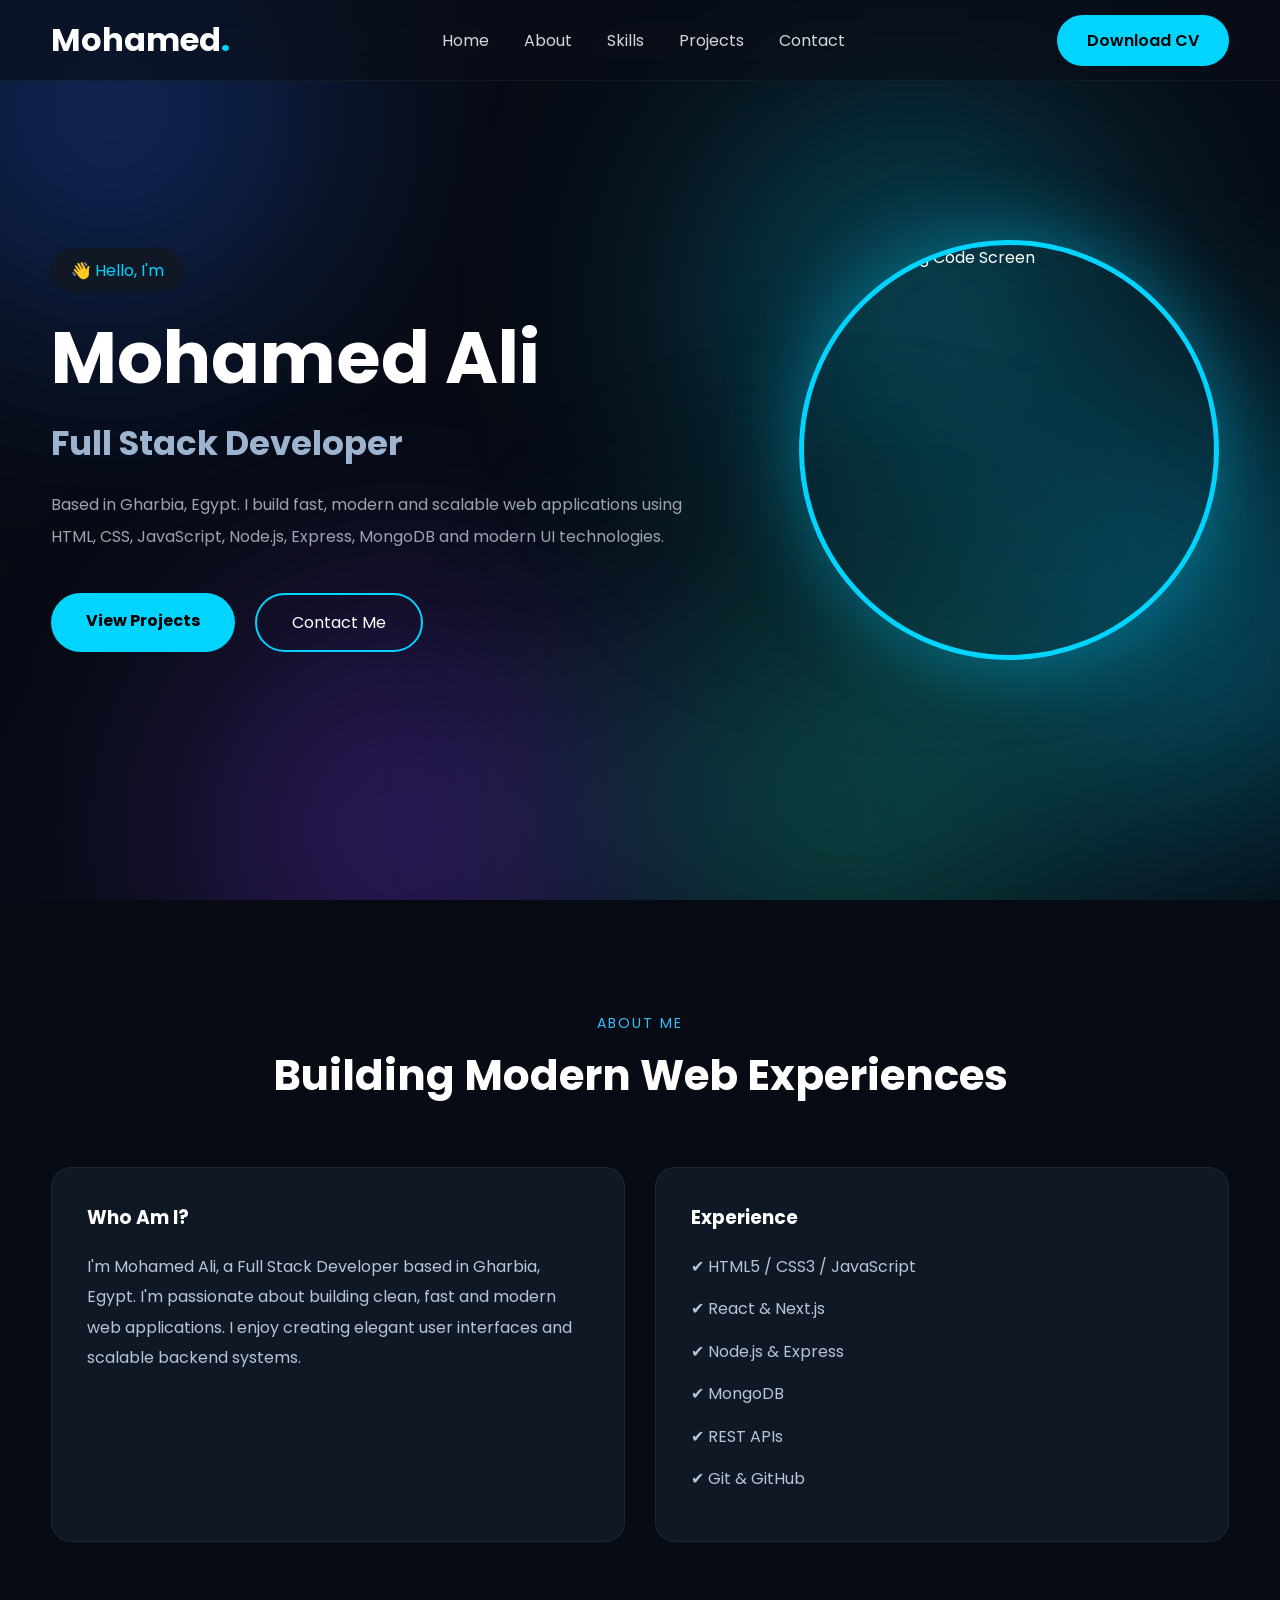
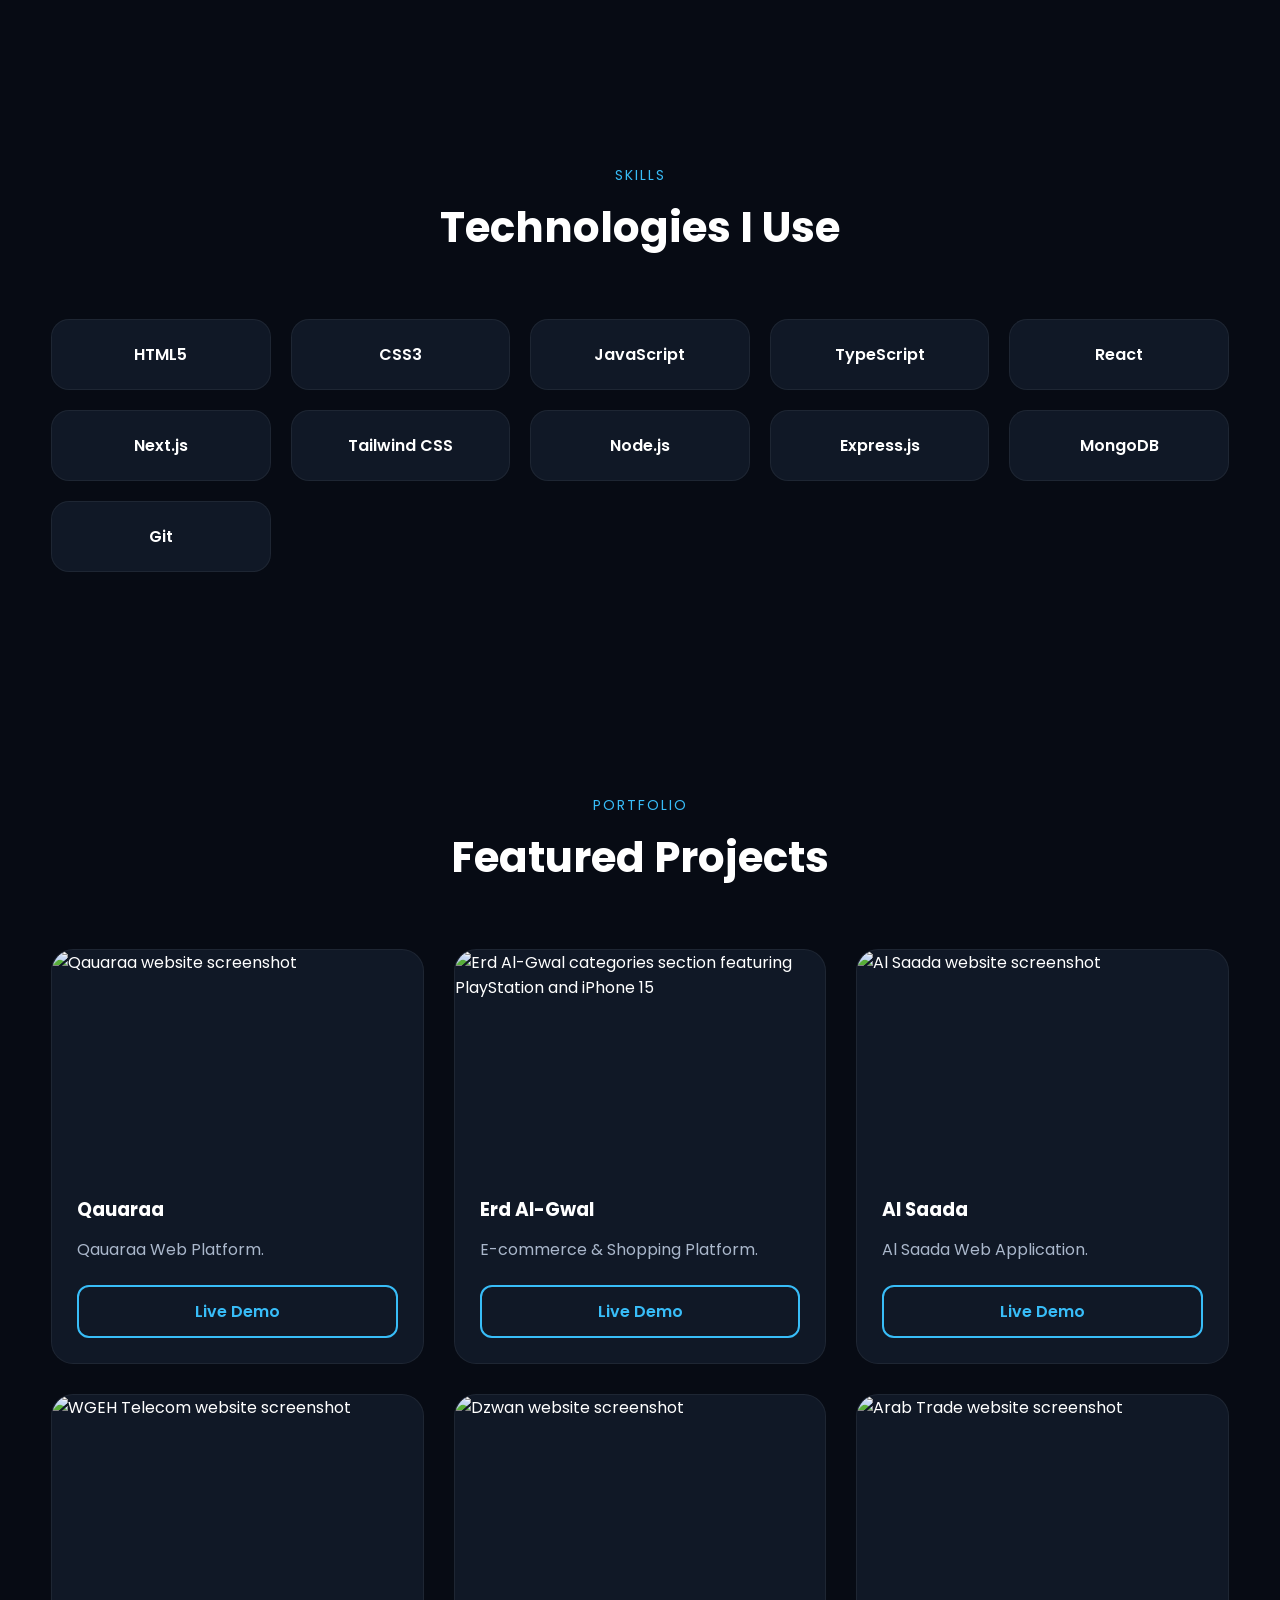
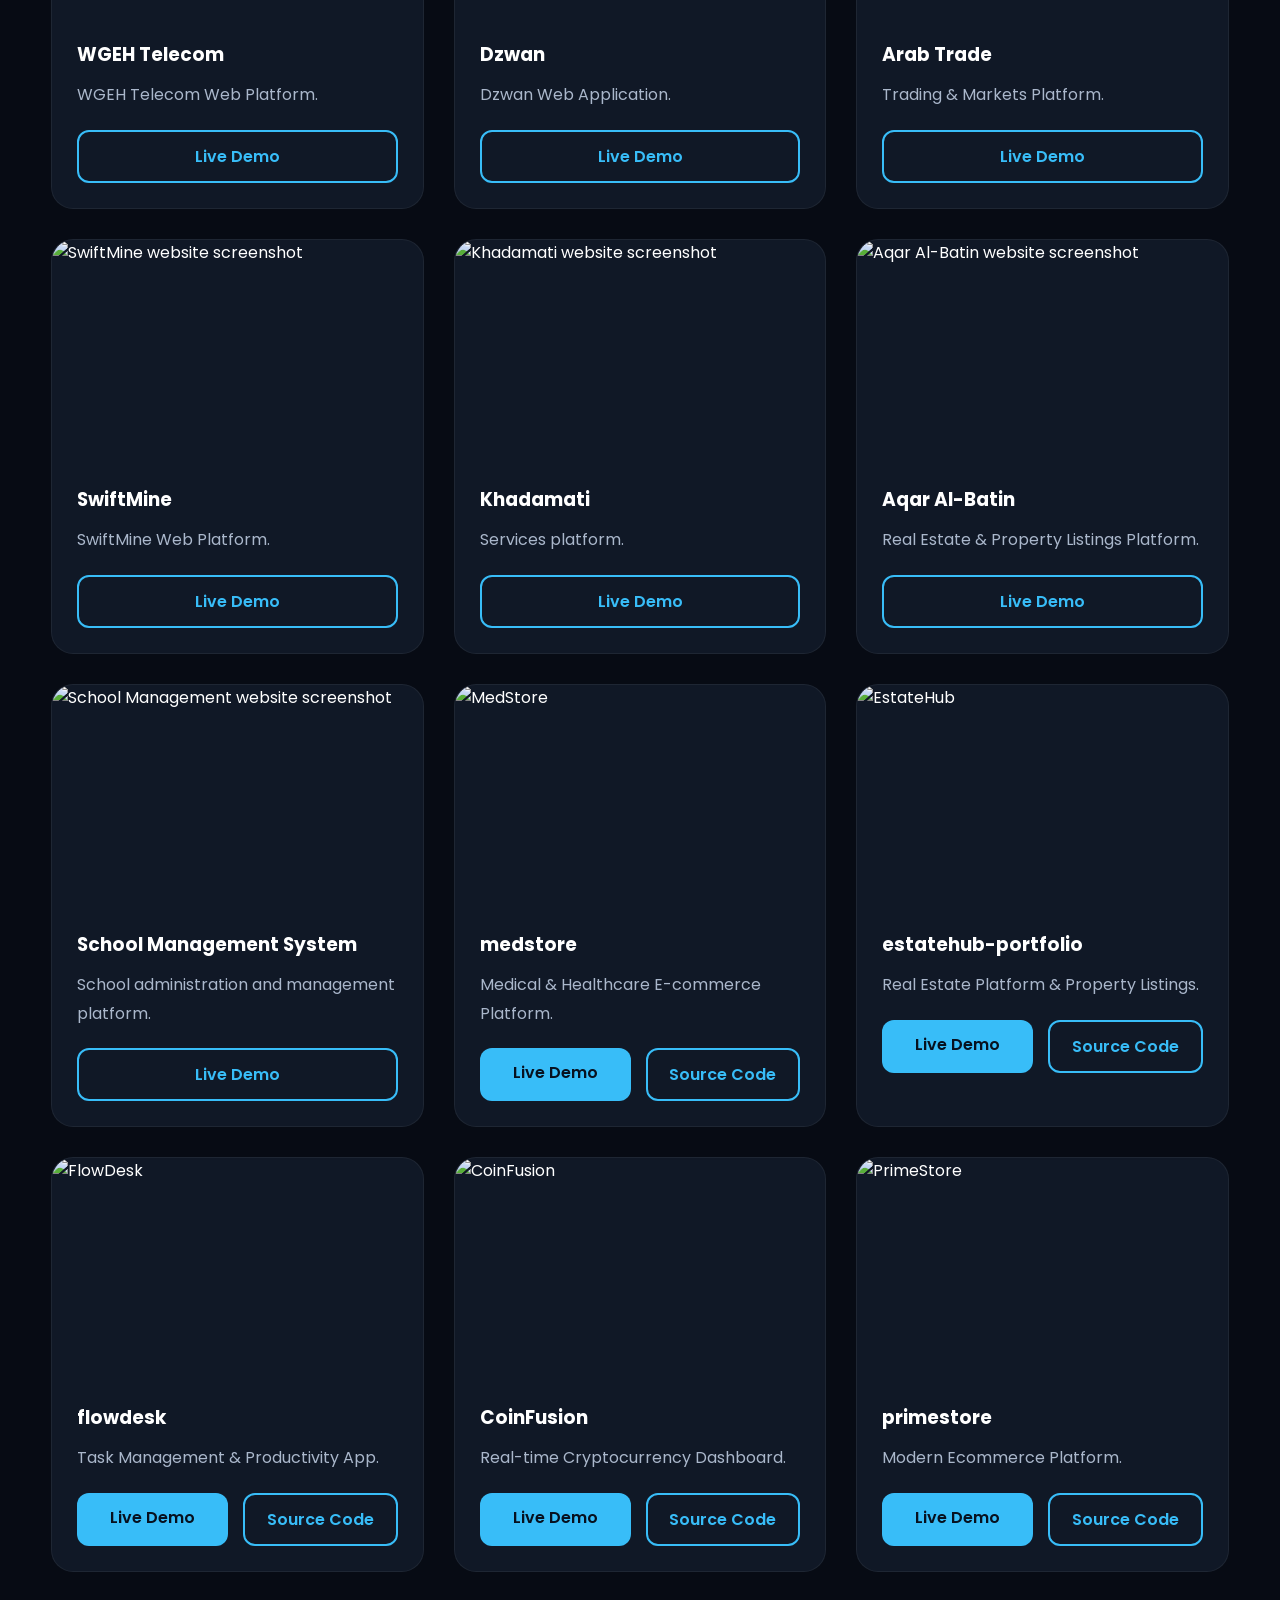
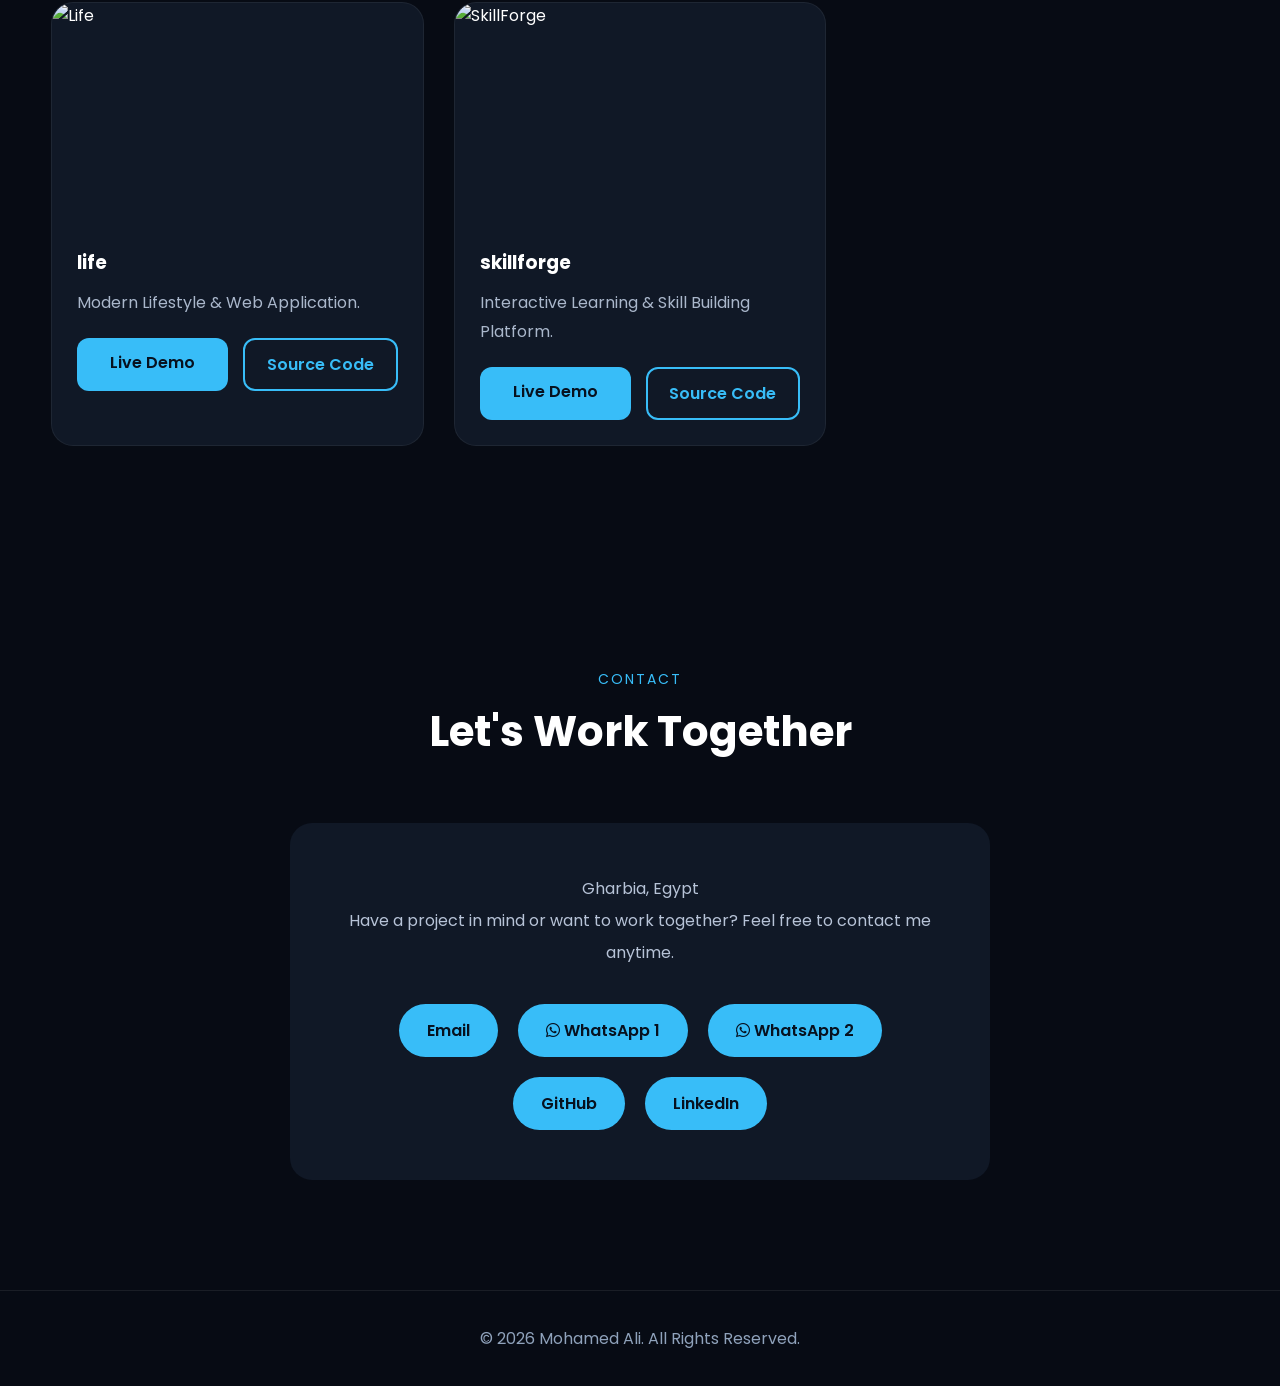
==== commit 56064b43: "Use Erd Al-Gwal PlayStation and iPhone 15 categories screenshot" ====
--- a/index.html
+++ b/index.html
@@ -253,7 +253,7 @@
 
                 <!-- Portfolio 16 Erd Al-Gwal -->
                 <div class="project-card">
-                    <img src="https://image.thum.io/get/width/1200/crop/800/noanimate/https://erd-algwal-djl8.vercel.app/" alt="Erd Al-Gwal website screenshot" loading="lazy">
+                    <img src="https://image.thum.io/get/width/1200/crop/800/noanimate/https://erd-algwal-djl8.vercel.app/%23categories" alt="Erd Al-Gwal categories section featuring PlayStation and iPhone 15" loading="lazy">
                     <div class="project-info">
                         <h3>Erd Al-Gwal</h3>
                         <p>E-commerce & Shopping Platform.</p>
@@ -312,7 +312,7 @@
                 </div>
 <!-- Portfolio 11 SwiftMine -->
                 <div class="project-card">
-                    <img src="https://image.thum.io/get/width/1200/crop/800/noanimate/https://swiftmine.vercel.app/" alt="SwiftMine website screenshot" loading="lazy">
+                    <img src="https://image.thum.io/get/width/1200/crop/800/noanimate/https://swiftmine.vercel.app/dashboard" alt="SwiftMine website screenshot" loading="lazy">
                     <div class="project-info">
                         <h3>SwiftMine</h3>
                         <p>SwiftMine Web Platform.</p>
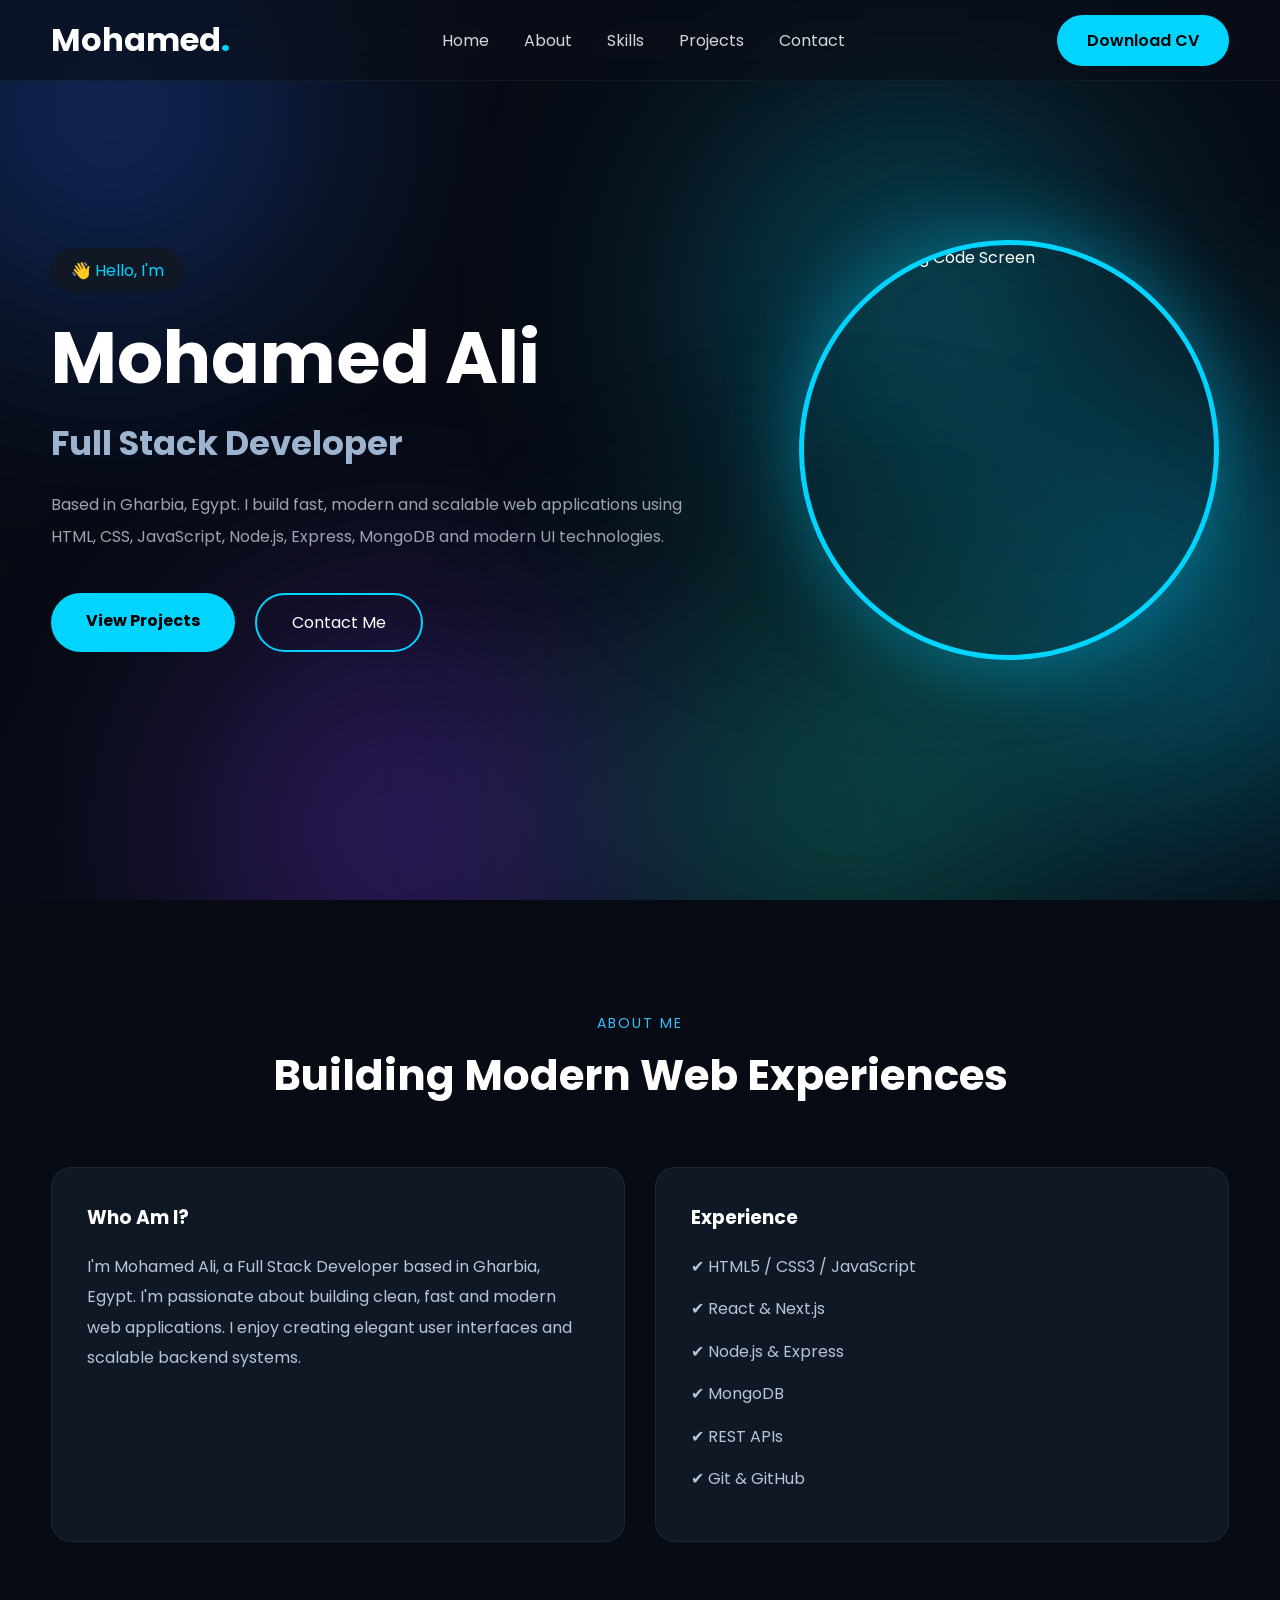
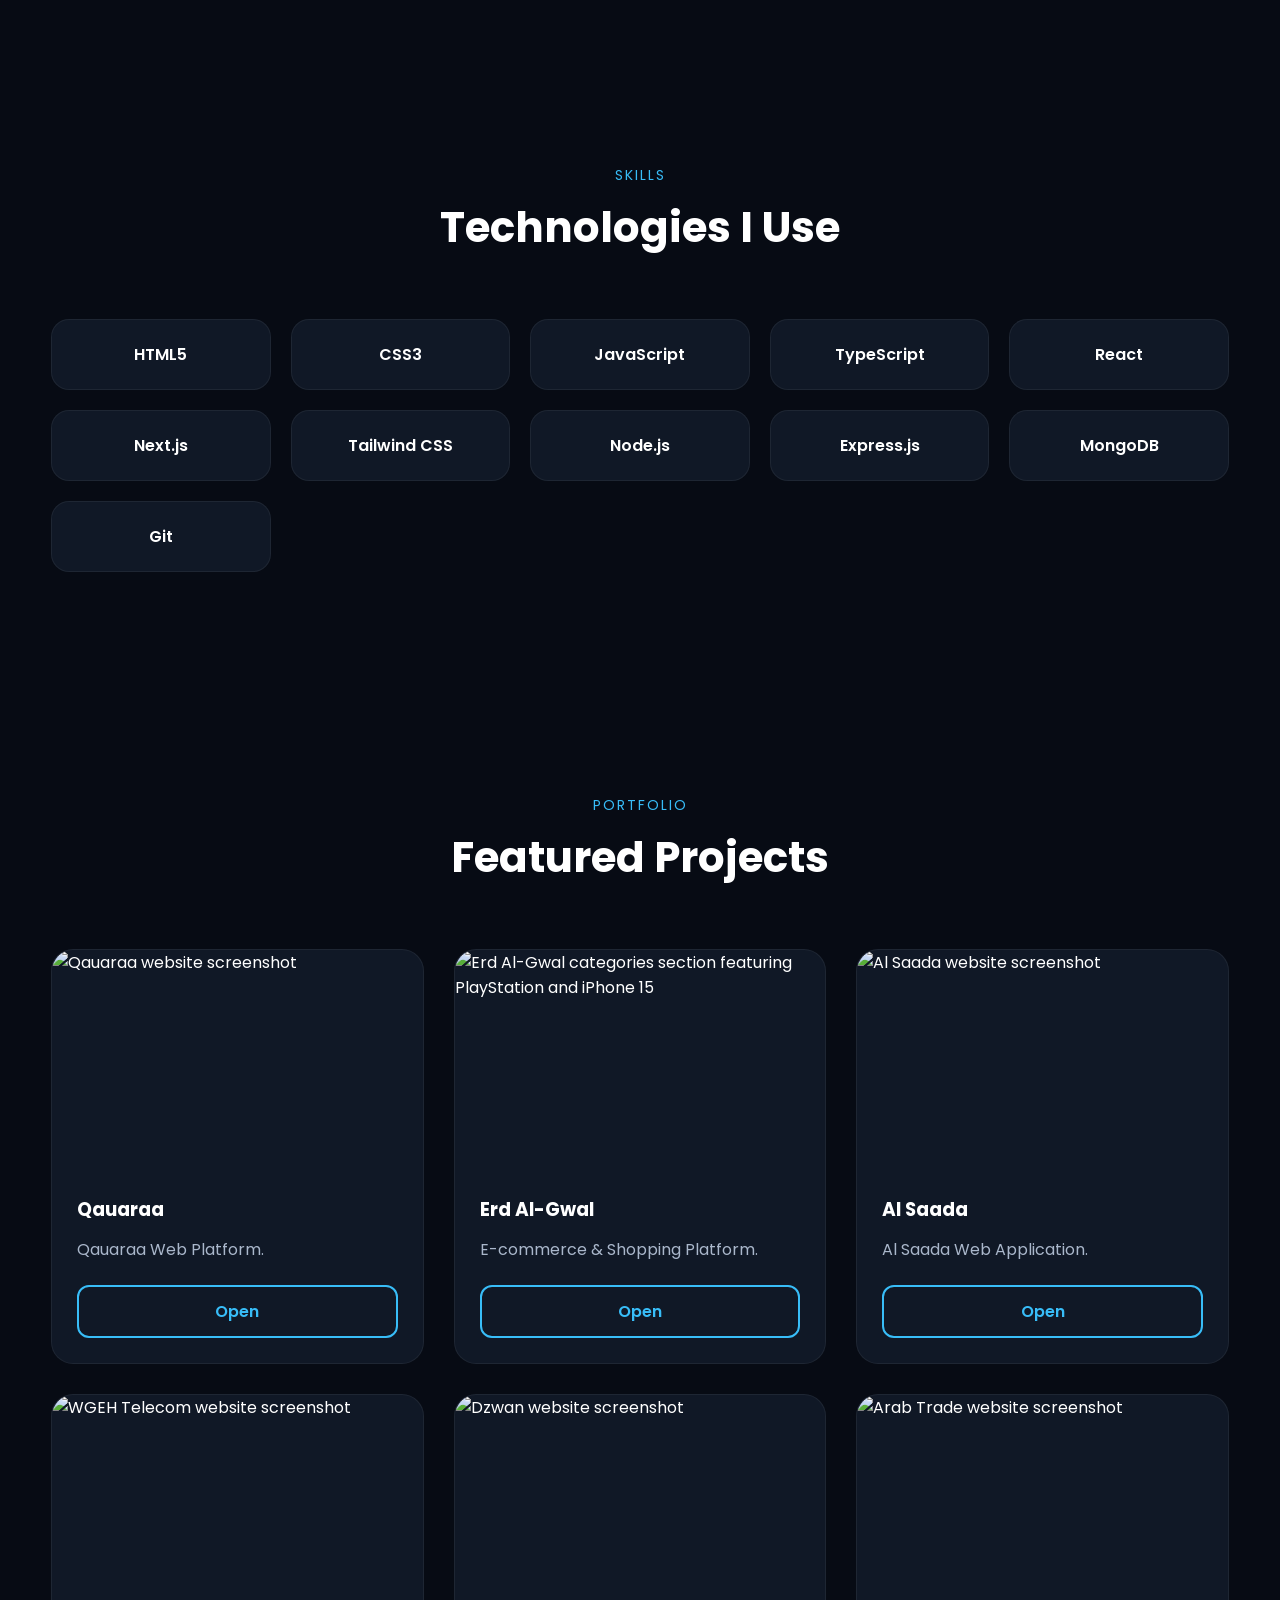
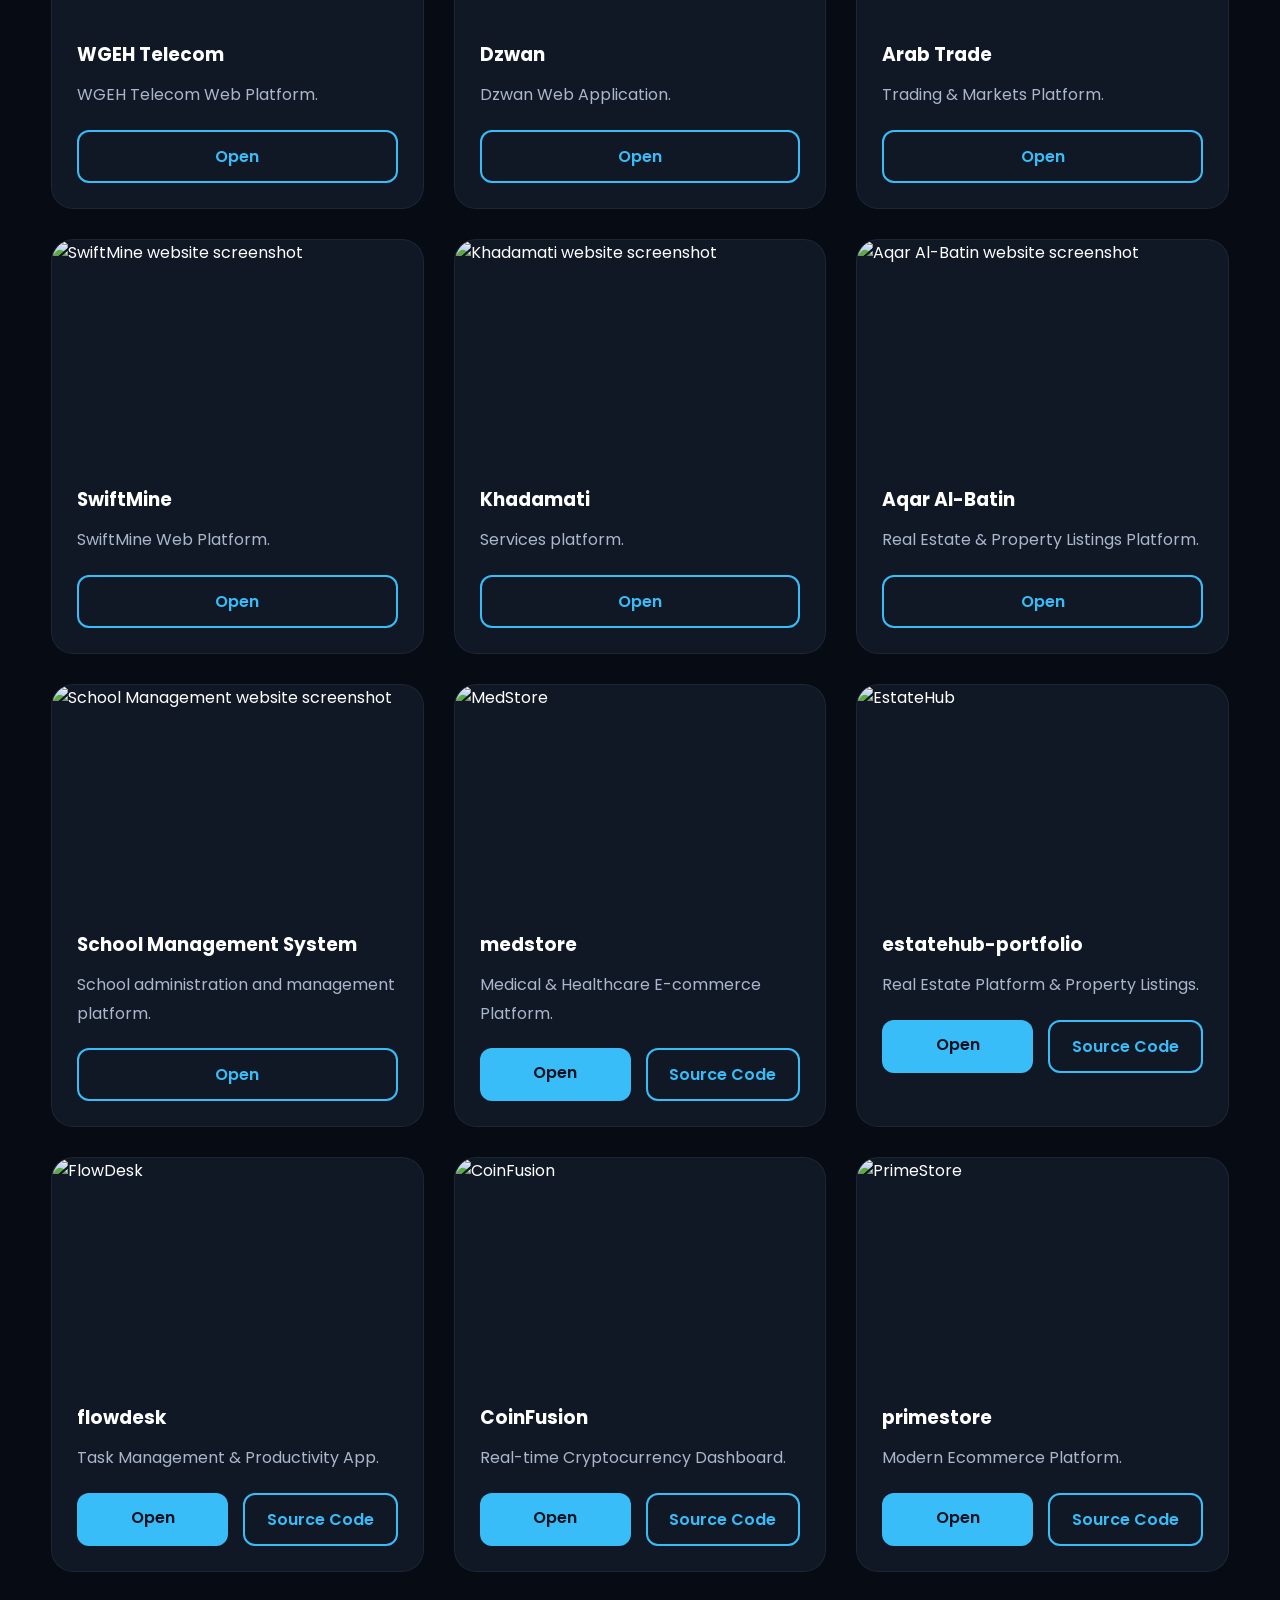
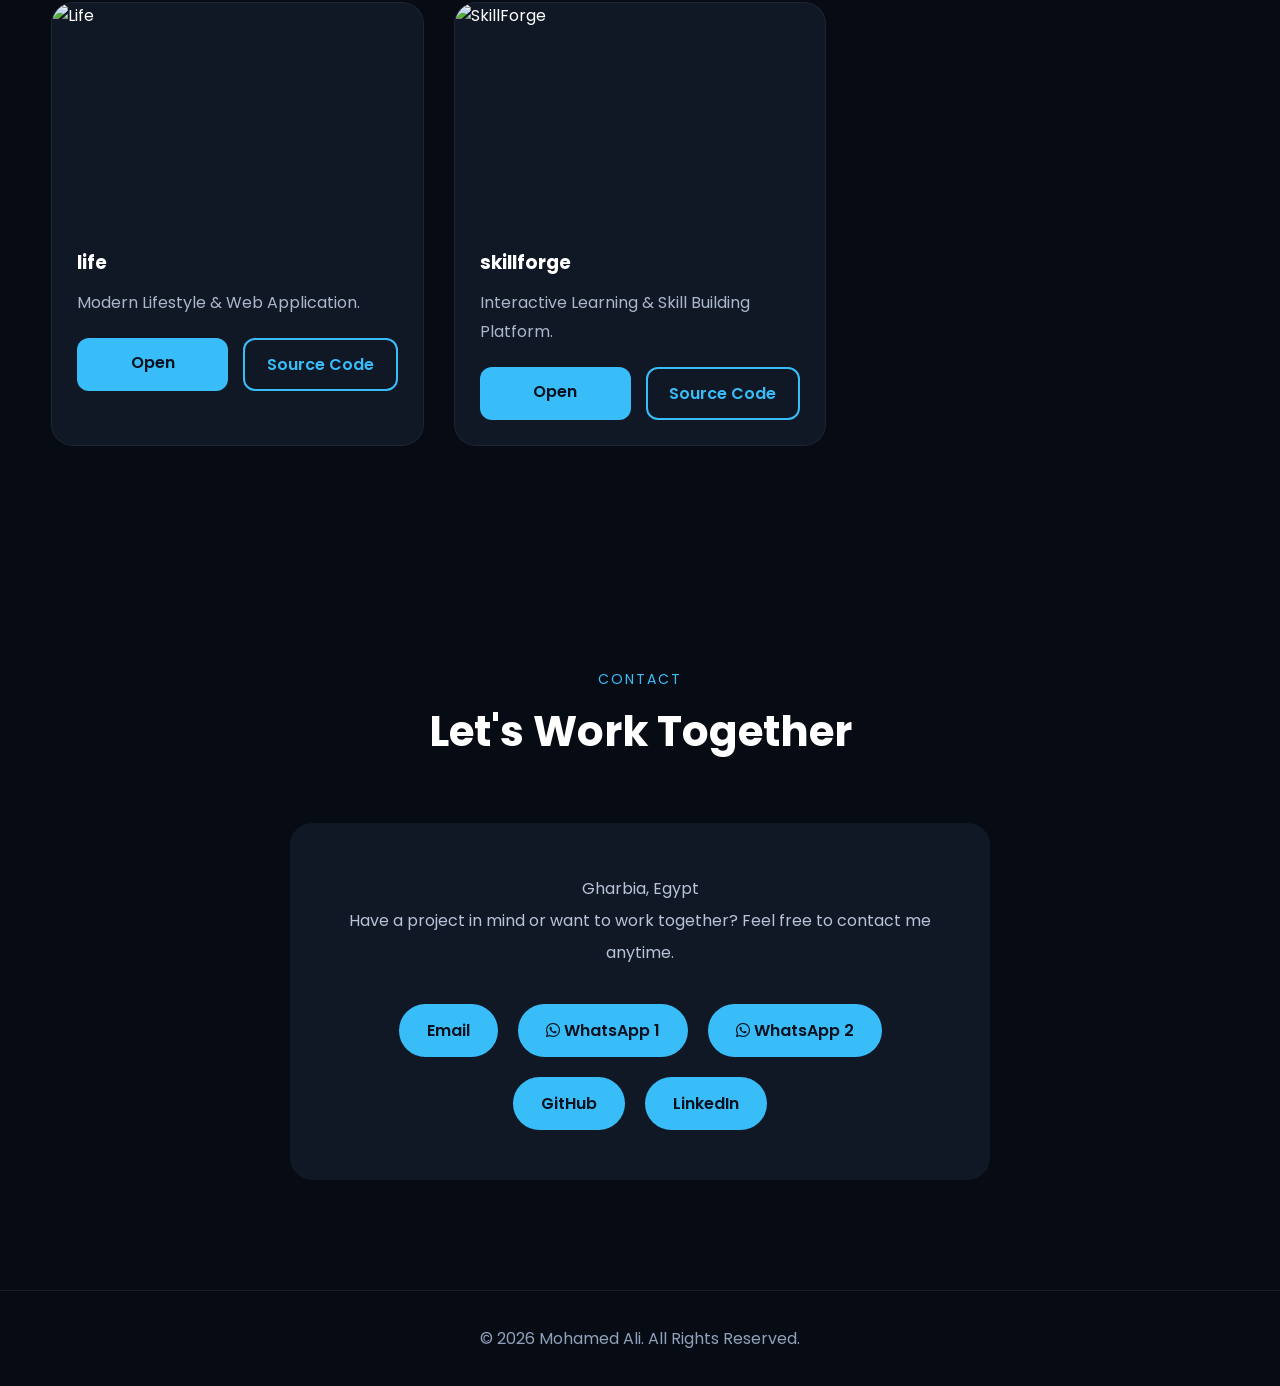
==== commit 1ab71c1d: "Change portfolio project link labels to Open" ====
--- a/index.html
+++ b/index.html
@@ -246,7 +246,7 @@
                         <h3>Qauaraa</h3>
                         <p>Qauaraa Web Platform.</p>
                         <div class="project-links">
-                            <a href="https://www.qauaraa.com/" target="_blank" rel="noopener noreferrer">Live Demo</a>
+                            <a href="https://www.qauaraa.com/" target="_blank" rel="noopener noreferrer">Open</a>
                         </div>
                     </div>
                 </div>
@@ -258,7 +258,7 @@
                         <h3>Erd Al-Gwal</h3>
                         <p>E-commerce & Shopping Platform.</p>
                         <div class="project-links">
-                            <a href="https://erd-algwal-djl8.vercel.app/" target="_blank" rel="noopener noreferrer">Live Demo</a>
+                            <a href="https://erd-algwal-djl8.vercel.app/" target="_blank" rel="noopener noreferrer">Open</a>
                         </div>
                     </div>
                 </div>
@@ -270,7 +270,7 @@
                         <h3>Al Saada</h3>
                         <p>Al Saada Web Application.</p>
                         <div class="project-links">
-                            <a href="https://wew-udkm.vercel.app/" target="_blank" rel="noopener noreferrer">Live Demo</a>
+                            <a href="https://wew-udkm.vercel.app/" target="_blank" rel="noopener noreferrer">Open</a>
                         </div>
                     </div>
                 </div>
@@ -282,7 +282,7 @@
                         <h3>WGEH Telecom</h3>
                         <p>WGEH Telecom Web Platform.</p>
                         <div class="project-links">
-                            <a href="https://wgeh-tele.com/" target="_blank" rel="noopener noreferrer">Live Demo</a>
+                            <a href="https://wgeh-tele.com/" target="_blank" rel="noopener noreferrer">Open</a>
                         </div>
                     </div>
                 </div>
@@ -294,7 +294,7 @@
                         <h3>Dzwan</h3>
                         <p>Dzwan Web Application.</p>
                         <div class="project-links">
-                            <a href="https://dzwan-olive.vercel.app/" target="_blank" rel="noopener noreferrer">Live Demo</a>
+                            <a href="https://dzwan-olive.vercel.app/" target="_blank" rel="noopener noreferrer">Open</a>
                         </div>
                     </div>
                 </div>
@@ -306,7 +306,7 @@
                         <h3>Arab Trade</h3>
                         <p>Trading & Markets Platform.</p>
                         <div class="project-links">
-                            <a href="https://arab-trade-three.vercel.app/" target="_blank" rel="noopener noreferrer">Live Demo</a>
+                            <a href="https://arab-trade-three.vercel.app/" target="_blank" rel="noopener noreferrer">Open</a>
                         </div>
                     </div>
                 </div>
@@ -317,7 +317,7 @@
                         <h3>SwiftMine</h3>
                         <p>SwiftMine Web Platform.</p>
                         <div class="project-links">
-                            <a href="https://swiftmine.vercel.app/" target="_blank" rel="noopener noreferrer">Live Demo</a>
+                            <a href="https://swiftmine.vercel.app/" target="_blank" rel="noopener noreferrer">Open</a>
                         </div>
                     </div>
                 </div>
@@ -329,7 +329,7 @@
                         <h3>Khadamati</h3>
                         <p>Services platform.</p>
                         <div class="project-links">
-                            <a href="https://333-sooty.vercel.app/" target="_blank" rel="noopener noreferrer">Live Demo</a>
+                            <a href="https://333-sooty.vercel.app/" target="_blank" rel="noopener noreferrer">Open</a>
                         </div>
                     </div>
                 </div>
@@ -341,7 +341,7 @@
                         <h3>Aqar Al-Batin</h3>
                         <p>Real Estate & Property Listings Platform.</p>
                         <div class="project-links">
-                            <a href="https://new2-blue-gamma.vercel.app/" target="_blank" rel="noopener noreferrer">Live Demo</a>
+                            <a href="https://new2-blue-gamma.vercel.app/" target="_blank" rel="noopener noreferrer">Open</a>
                         </div>
                     </div>
                 </div>
@@ -353,7 +353,7 @@
                         <h3>School Management System</h3>
                         <p>School administration and management platform.</p>
                         <div class="project-links">
-                            <a href="https://ww-zeta-one.vercel.app/" target="_blank" rel="noopener noreferrer">Live Demo</a>
+                            <a href="https://ww-zeta-one.vercel.app/" target="_blank" rel="noopener noreferrer">Open</a>
                         </div>
                     </div>
                 </div>
@@ -365,7 +365,7 @@
                         <h3>medstore</h3>
                         <p>Medical & Healthcare E-commerce Platform.</p>
                         <div class="project-links">
-                            <a href="https://medstore-tmcm-amber.vercel.app/" target="_blank">Live Demo</a>
+                            <a href="https://medstore-tmcm-amber.vercel.app/" target="_blank">Open</a>
                             <a href="https://github.com/ffgg35646-ops/medstore" target="_blank">Source Code</a>
                         </div>
                     </div>
@@ -379,7 +379,7 @@
                         <h3>estatehub-portfolio</h3>
                         <p>Real Estate Platform & Property Listings.</p>
                         <div class="project-links">
-                            <a href="https://estatehub-portfolio-okmq.vercel.app/" target="_blank">Live Demo</a>
+                            <a href="https://estatehub-portfolio-okmq.vercel.app/" target="_blank">Open</a>
                             <a href="https://github.com/ffgg35646-ops/estatehub-portfolio" target="_blank">Source Code</a>
                         </div>
                     </div>
@@ -392,7 +392,7 @@
                         <h3>flowdesk</h3>
                         <p>Task Management & Productivity App.</p>
                         <div class="project-links">
-                            <a href="https://flowdesk-z7jj.vercel.app/" target="_blank">Live Demo</a>
+                            <a href="https://flowdesk-z7jj.vercel.app/" target="_blank">Open</a>
                             <a href="https://github.com/ffgg35646-ops/flowdesk" target="_blank">Source Code</a>
                         </div>
                     </div>
@@ -405,7 +405,7 @@
                         <h3>CoinFusion</h3>
                         <p>Real-time Cryptocurrency Dashboard.</p>
                         <div class="project-links">
-                            <a href="https://coin-fusion-tryu.vercel.app/trade" target="_blank">Live Demo</a>
+                            <a href="https://coin-fusion-tryu.vercel.app/trade" target="_blank">Open</a>
                             <a href="https://github.com/ffgg35646-ops/CoinFusion" target="_blank">Source Code</a>
                         </div>
                     </div>
@@ -418,7 +418,7 @@
                         <h3>primestore</h3>
                         <p>Modern Ecommerce Platform.</p>
                         <div class="project-links">
-                            <a href="https://primestore-alpha.vercel.app/" target="_blank">Live Demo</a>
+                            <a href="https://primestore-alpha.vercel.app/" target="_blank">Open</a>
                             <a href="https://github.com/ffgg35646-ops/primestore" target="_blank">Source Code</a>
                         </div>
                     </div>
@@ -431,7 +431,7 @@
                         <h3>life</h3>
                         <p>Modern Lifestyle & Web Application.</p>
                         <div class="project-links">
-                            <a href="https://life-cyrb.vercel.app/" target="_blank">Live Demo</a>
+                            <a href="https://life-cyrb.vercel.app/" target="_blank">Open</a>
                             <a href="https://github.com/ffgg35646-ops/life" target="_blank">Source Code</a>
                         </div>
                     </div>
@@ -444,7 +444,7 @@
                         <h3>skillforge</h3>
                         <p>Interactive Learning & Skill Building Platform.</p>
                         <div class="project-links">
-                            <a href="https://skillforge-htbt.vercel.app/" target="_blank">Live Demo</a>
+                            <a href="https://skillforge-htbt.vercel.app/" target="_blank">Open</a>
                             <a href="https://github.com/ffgg35646-ops/skillforge" target="_blank">Source Code</a>
                         </div>
                     </div>
